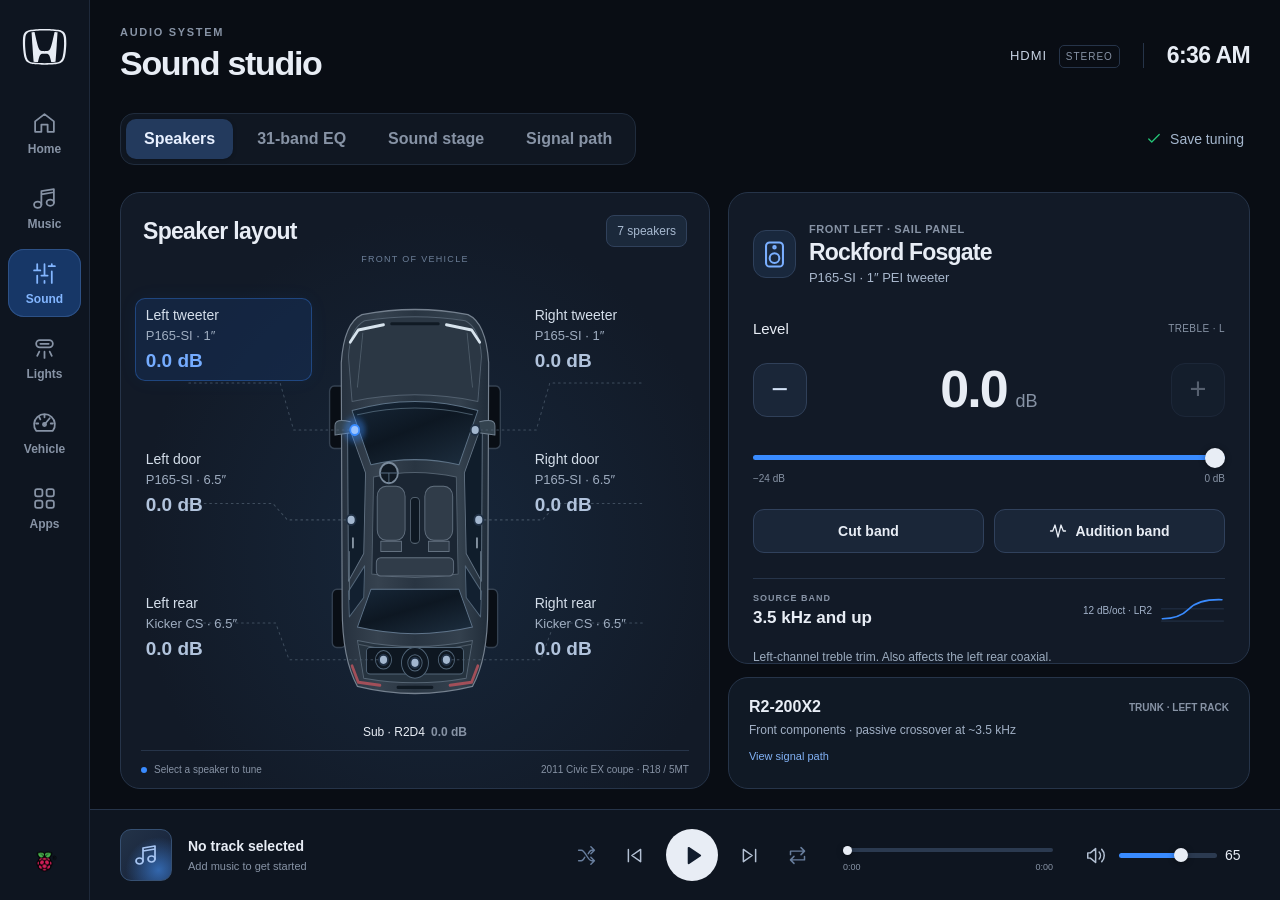
==== civic-sound-studio.html @ 814b0dc6 "Add dashboard entry points" ====
<!doctype html>
<html lang="en"><head><meta charset="utf-8"><meta name="viewport" content="width=device-width, initial-scale=1"><meta name="theme-color" content="#090D14"><title>Civic · Sound studio</title><style>:root{color-scheme:dark;--bg:#090d14;--panel:#121a27;--text:#e8edf5;--blue:#398bff;--muted:#8793a5;--border:#263449;--button:#1a2638;--green:#25c477;font-family:Inter,-apple-system,BlinkMacSystemFont,"Segoe UI",sans-serif;font-size:16px}*{box-sizing:border-box}body{margin:0;background:var(--bg);color:var(--text)}button,input,select{font:inherit}button{cursor:pointer;color:inherit;border:0;touch-action:manipulation}button:disabled{opacity:.35;cursor:default}button:focus-visible,input:focus-visible,select:focus-visible{outline:3px solid var(--blue);outline-offset:3px}button:hover{filter:brightness(1.2)}svg{width:24px;height:24px;fill:none;stroke:currentColor;stroke-width:1.7;stroke-linecap:round;stroke-linejoin:round;flex-shrink:0}h1,h2,h3,p{margin:0}h2{font-size:24px;font-weight:600;letter-spacing:-.7px}h3{font-size:20px;font-weight:550}.icon-library{position:absolute;width:0;height:0;overflow:hidden}[hidden]{display:none!important}.app-shell{display:grid;grid-template-columns:90px minmax(0,1fr);min-height:100dvh;max-width:1920px;margin:auto}.rail{background:#0e1520;border-right:1px solid #1e293a;display:flex;flex-direction:column;align-items:center;padding:20px 8px 16px;position:sticky;top:0;height:100dvh}.civic-mark{background:none;font-style:italic;font-size:32px;font-weight:800;line-height:30px;width:64px}.civic-mark>span{display:block;font-size:10px;font-weight:600;font-style:normal;letter-spacing:3px}.rail nav{display:grid;gap:7px;width:100%;margin-top:32px}.nav-btn{height:68px;border-radius:16px;background:transparent;color:var(--muted);display:flex;flex-direction:column;align-items:center;justify-content:center;gap:6px}.nav-btn svg{width:25px;height:25px}.nav-btn span{font-size:12px;font-weight:550}.nav-btn.active{background:#173767;color:#83b6ff;box-shadow:inset 0 0 0 1px #2d5186}.rail-foot{margin-top:auto;display:grid;justify-items:center;gap:6px;color:var(--muted);font-size:11px;letter-spacing:1px}.pi-chip{font-size:23px;color:#91a1b9}main{min-width:0;display:flex;flex-direction:column;height:100dvh;overflow:hidden}.topbar{height:98px;min-height:98px;padding:0 30px;display:flex;align-items:center;justify-content:space-between}.eyebrow{display:block;font-size:11px;letter-spacing:1.7px;font-weight:650;color:var(--muted)}h1{font-size:34px;letter-spacing:-1.3px;line-height:1.15;font-weight:600;margin-top:6px}.title-dot{color:var(--blue)}.header-right{display:flex;align-items:center;gap:23px}.connection{font-size:13px;letter-spacing:1px;color:#c6d1e1}.connection>span{font-size:10px;color:var(--muted);margin-left:7px;padding:5px 6px;border:1px solid var(--border);border-radius:5px}.header-divider{height:25px;width:1px;background:var(--border)}#clock{font-size:23px;letter-spacing:-.6px;font-weight:550;font-variant-numeric:tabular-nums}.page{display:none;padding:0 30px 20px;flex:1;min-height:0;overflow:auto}.page.active{display:block}#sound.active{display:flex;flex-direction:column;overflow:hidden}.studio-toolbar{display:flex;justify-content:space-between;align-items:center;min-height:58px;gap:12px;margin-bottom:18px}.tabs{display:flex;gap:6px;background:#101722;border:1px solid #202c3d;padding:5px;border-radius:14px}.tab{background:none;border-radius:10px;padding:11px 18px;font-size:16px;font-weight:550;white-space:nowrap;color:var(--muted)}.tab.active{background:#233a5d;color:#e8f0ff;box-shadow:0 1px 4px #0003}.profile-btn{display:flex;align-items:center;gap:7px;background:transparent;font-size:14px;color:#a5b7ce;min-height:48px}.profile-btn svg{width:18px;color:var(--green)}.tab-content{display:none;flex:1;min-height:0;overflow:auto}.tab-content.active{display:block}.tab-content.active.speaker-layout{display:grid;grid-template-columns:minmax(0,1.13fr) minmax(0,1fr);gap:18px;overflow:visible}.panel{background:var(--panel);border:1px solid var(--border);border-radius:20px;min-width:0}.car-panel{position:relative;display:flex;flex-direction:column;overflow:hidden;background:radial-gradient(ellipse at 53% 60%,#17273b 0,transparent 67%),var(--panel)}.panel-heading{display:flex;justify-content:space-between;align-items:center;padding:20px 22px 0;gap:10px}.panel-heading h2{font-size:21px;margin-top:7px}.count-badge{white-space:nowrap;font-size:12px;background:#1b293b;border:1px solid #30415b;color:#a7b9d0;border-radius:8px;padding:8px 10px}.vehicle-map{position:relative;flex:1;min-height:305px;margin:6px 8px 0}.front-label{position:absolute;top:4px;width:100%;text-align:center;font-size:8px;letter-spacing:2px;color:#6c7f98}.car-drawing{position:absolute;width:100%;height:100%;stroke-width:1;overflow:visible}.map-wires{stroke:#3b516e;fill:none;stroke-dasharray:3 4;stroke-width:1}.speaker-label{position:absolute;background:none;text-align:left;padding:7px 8px;border-radius:10px;width:31%;border:1px solid transparent;z-index:1}.speaker-label.selected{border-color:#398bff66;background:#163665a6;box-shadow:0 0 20px #398bff0d}.speaker-location{display:block;font-size:10px;color:#9baec7;margin-bottom:4px}.speaker-label strong{display:block;font-size:13px;font-weight:600;white-space:nowrap}.speaker-label strong>span{display:block;font-size:11px;color:#a9b5c6;font-weight:400;margin-top:2px}.map-value{display:block;font-size:17px;font-weight:550;color:#b1c3dc;margin-top:5px;font-variant-numeric:tabular-nums}.selected .map-value{color:#75acff}.map-value small{font-size:10px;font-weight:400}.sl-tl{left:1%;top:8%}.sl-tr{right:0;top:8%}.sl-wl{left:1%;top:38%}.sl-wr{right:0;top:38%}.sl-rl{left:1%;top:66%}.sl-rr{right:0;top:66%}.sub-label{position:absolute;bottom:1%;left:1%;display:flex;align-items:center;gap:6px;flex-wrap:wrap;max-width:65%;font-size:11px;background:none;text-align:left;padding:5px 7px;border-radius:8px;border:1px solid transparent}.sub-label>span:last-child{width:100%;padding-left:15px;font-size:10px;color:var(--muted)}.sub-label strong{font-size:11px;font-weight:500}.sub-label.selected{background:#163665;border-color:#398bff66}.sub-dot,.legend-dot{width:6px;height:6px;background:var(--blue);display:inline-block;border-radius:50%}.map-node{position:absolute;width:11px;height:11px;background:#72849d;border-radius:50%;border:3px solid #152238;box-shadow:0 0 0 1px #5c7597;pointer-events:none}.map-node.selected{background:#8fc0ff;box-shadow:0 0 0 3px #398bff55,0 0 16px #398bff}.node-tl{left:36.1%;top:28.5%}.node-tr{left:62.2%;top:28.5%}.node-wl{left:35.8%;top:51.3%}.node-wr{left:62.5%;top:51.3%}.node-rl{left:41.9%;top:85.7%}.node-rr{left:56.6%;top:85.7%}.map-footer{display:flex;justify-content:space-between;align-items:center;gap:8px;margin:0 22px;padding:13px 0;border-top:1px solid var(--border);font-size:10px;color:var(--muted)}.map-footer>span:first-child{display:flex;gap:7px;align-items:center}.map-footer>span:last-child{font-size:9px;letter-spacing:1px}.tuning-column{display:flex;flex-direction:column;gap:13px;min-width:0;min-height:0}.detail-panel{padding:21px 24px 16px;flex:1;min-height:0}.selected-heading{display:flex;gap:13px;align-items:center}.selected-icon{width:49px;height:54px;border:1px solid #2c4466;background:#192d48;border-radius:13px;display:grid;place-items:center;color:#7aafff;flex-shrink:0}.selected-icon svg{width:29px;height:29px}.selected-heading .eyebrow{font-size:10px;letter-spacing:1px}.selected-heading h2{font-size:23px;letter-spacing:-.8px;margin:4px 0}.selected-heading p{color:#a9b8cd;font-size:13px}.channel-chip{margin-left:auto;color:#94b9ed;background:#203450;border:1px solid #344e71;padding:7px 11px;border-radius:8px;font-size:13px;white-space:nowrap}.control-heading{display:flex;align-items:center;justify-content:space-between;gap:10px;font-size:15px;font-weight:500;margin-top:23px}.small-tag{font-size:9px;letter-spacing:1px;color:var(--muted)}.gain-control{display:flex;align-items:center;justify-content:space-between;margin:10px 0 8px}.step-btn{width:54px;height:54px;border-radius:14px;background:var(--button);border:1px solid #304059;font-size:29px;color:#d4e2f6;display:grid;place-items:center;flex-shrink:0}.gain-display{display:flex;align-items:baseline;gap:9px}.gain-display output{font-size:52px;letter-spacing:-2px;font-weight:550;line-height:1.15;font-variant-numeric:tabular-nums}.gain-display>span{color:var(--muted);font-size:18px}.range{--fill:100%;--track-color:var(--blue);-webkit-appearance:none;appearance:none;display:block;width:100%;height:30px;margin:0;background:transparent;cursor:pointer;min-width:0}.range::-webkit-slider-runnable-track{height:5px;border-radius:9px;background:linear-gradient(to right,var(--track-color) var(--fill),#2b3a50 var(--fill))}.range::-moz-range-track{height:5px;border-radius:9px;background:#2b3a50}.range::-moz-range-progress{height:5px;background:var(--track-color)}.range::-webkit-slider-thumb{-webkit-appearance:none;width:20px;height:20px;border-radius:50%;background:#e8edf5;border:3px solid #e8edf5;box-shadow:0 1px 6px #0006;margin-top:-7.5px}.range::-moz-range-thumb{width:16px;height:16px;border-radius:50%;background:#e8edf5;border:2px solid #e8edf5}.range-labels{display:flex;justify-content:space-between;color:var(--muted);font-size:10px}.speaker-actions{display:grid;grid-template-columns:1fr 1fr;gap:10px;margin:15px 0}.outline-btn,.primary-btn{min-height:44px;background:var(--button);border:1px solid #30415c;border-radius:11px;padding:9px 14px;font-size:14px;font-weight:550;display:inline-flex;align-items:center;justify-content:center;gap:8px;white-space:nowrap}.outline-btn svg,.primary-btn svg{width:18px;height:18px}.outline-btn.active{background:#213f6a;border-color:#398bff;color:#9fc7ff}.primary-btn{background:var(--blue);border-color:var(--blue);color:white}.crossover-row{display:flex;align-items:center;justify-content:space-between;padding-top:14px;border-top:1px solid var(--border);gap:8px}.crossover-row .eyebrow{font-size:9px;letter-spacing:1px}.crossover-row strong{display:block;font-size:17px;font-weight:550;margin-top:5px}.crossover-row>span{color:#a3b3ca;font-size:10px;margin-left:auto}.filter-curve{width:65px;height:30px;stroke:#293b54;stroke-width:1}.filter-curve path:last-child{stroke:#398bff;stroke-width:2}.routing-note{font-size:11px;color:#93a6c1;line-height:1.5;margin-top:11px;max-width:410px}.amp-panel{padding:14px 20px;background:#101925}.amp-heading{display:flex;align-items:center;gap:9px;font-size:15px;font-weight:550}.amp-heading svg{width:18px;color:#8aa2c1}.amp-label{margin-left:auto;color:var(--muted);font-size:8px;letter-spacing:.8px}.amp-panel>p{font-size:11px;color:#a1b0c5;margin:7px 0 12px}.preview-note{border-top:1px solid var(--border);padding-top:10px;display:flex;gap:7px;align-items:center;font-size:10px;color:#a1b0c5}.mini-dot{width:5px;height:5px;border-radius:50%;background:#6c9fdd}.preview-note button{margin-left:auto;background:none;color:#94a5bf;font-size:16px;padding:0 4px}.player-bar{height:91px;min-height:91px;border-top:1px solid var(--border);background:#0e1520;display:flex;align-items:center;gap:16px;padding:0 30px}.mini-cover{height:52px;width:52px;border-radius:11px;display:grid;place-items:center;background:radial-gradient(circle at 75% 80%,#3367ad,transparent 60%),linear-gradient(135deg,#233348,#152038);border:1px solid #365072;flex-shrink:0;color:#a8c6f3}.track-info{background:none;text-align:left;padding:0;min-width:0;width:205px}.track-info strong,.track-info>span{overflow:hidden;text-overflow:ellipsis;white-space:nowrap;display:block}.track-info strong{font-size:14px;font-weight:550}.track-info>span{font-size:11px;color:var(--muted);margin-top:6px}.transport{display:flex;align-items:center;gap:9px;margin-left:auto}.icon-btn{height:44px;width:39px;background:none;padding:8px;color:#b3c0d3;display:grid;place-items:center;flex-shrink:0}.icon-btn svg{width:21px;height:21px}.minor{color:#687e9d}.icon-btn.active{color:var(--blue)}.play-btn{height:52px;width:52px;border-radius:50%;background:var(--text);color:#111c2d;display:grid;place-items:center;margin:0 3px}.play-btn svg{width:23px;height:23px;fill:currentColor;stroke-width:2}.play-btn.playing svg{fill:none;stroke-width:3}.seek-control{min-width:100px;max-width:210px;flex:1;margin-left:10px}.seek-control .range{height:24px}.seek-control .range::-webkit-slider-thumb{width:9px;height:9px;margin-top:-2px;border-width:0}.seek-control .range::-webkit-slider-runnable-track{height:4px}.seek-control>div{display:flex;justify-content:space-between;font-size:9px;color:var(--muted)}.master-volume{display:flex;align-items:center;gap:8px;margin-left:12px;width:169px}.master-volume input{flex:1}.master-volume output{font-size:14px;min-width:25px;font-variant-numeric:tabular-nums}.master-volume .icon-btn{width:30px;padding:0}.master-volume .range::-webkit-slider-thumb{width:14px;height:14px;margin-top:-4.5px}.section-heading{display:flex;align-items:center;justify-content:space-between;gap:15px;padding:19px 0 23px}.section-heading h2{font-size:30px;margin-top:7px}.button-row{display:flex;gap:10px}select{border:1px solid #30415c;background:var(--button);color:var(--text);border-radius:11px;padding:10px 35px 10px 14px;appearance:none;background-image:url("data:image/svg+xml,%3Csvg xmlns='http://www.w3.org/2000/svg' width='14' height='8' fill='none' stroke='%238793A5' stroke-width='2'%3E%3Cpath d='m1 1 6 5 6-5'/%3E%3C/svg%3E");background-repeat:no-repeat;background-position:right 12px center;font-size:14px}.eq-summary{padding:16px 22px;display:flex;align-items:center;gap:35px;margin-bottom:16px}.eq-summary strong{font-size:26px;display:block;margin-top:5px;font-weight:550}.eq-adjust{display:flex;gap:20px;align-items:center}.eq-adjust output{font-size:26px;min-width:100px;text-align:center}.eq-summary p{font-size:12px;color:var(--muted);line-height:1.7;margin-left:auto}.eq-panel{height:250px;position:relative;padding:12px 14px 5px 45px}.eq-axis{position:absolute;left:12px;top:28px;bottom:42px;display:flex;flex-direction:column;justify-content:space-between;color:var(--muted);font-size:10px}.eq-scroll{overflow-x:auto;height:100%;scrollbar-color:#3b5577 transparent;scrollbar-width:thin}.eq-bands{display:flex;gap:4px;height:100%;width:max-content;min-width:100%;background:repeating-linear-gradient(to bottom,transparent 0,transparent 83px,#26344988 84px,transparent 85px);padding:0 5px}.eq-band{min-width:50px;width:50px;display:flex;align-items:center;flex-direction:column;border:1px solid transparent;border-radius:9px;padding:4px}.eq-band.selected{border-color:#398bff55;background:#398bff12}.eq-band output{font-size:11px;color:#81b1f5;margin:1px 0 4px;pointer-events:none}.eq-band input{writing-mode:vertical-lr;direction:rtl;appearance:slider-vertical;width:32px;height:165px;accent-color:var(--blue);cursor:pointer;margin:0}.eq-band button{font-size:11px;color:#a9bad1;background:none;padding:10px 0;width:100%;min-height:36px}.eq-bottom{display:flex;justify-content:space-between;gap:10px;font-size:11px;color:var(--muted);padding-top:14px}.stage-grid{display:grid;grid-template-columns:1fr 1fr;gap:18px}.stage-card{padding:22px 26px}.stage-art{width:100%;height:132px;stroke:none}.stage-art text{fill:#90a8ca;font:16px sans-serif}.stage-card .control-heading{margin:13px 0}.stage-card output{font-size:21px;color:#8bb8ff}.stage-card .range{margin:12px 0}.stage-card p{font-size:13px;color:var(--muted);line-height:1.6;margin:20px 0}.stage-card .outline-btn{width:100%}.stage-card>h2{margin-top:10px}.balance-art{display:flex;align-items:center;gap:15px;height:100px;font-size:20px;color:#8fa5c4}.balance-art>div{height:1px;flex:1;background:#345071;position:relative}.balance-art i{position:absolute;width:20px;height:20px;left:50%;top:-10px;border:3px solid #73abff;border-radius:50%;background:#1b2c43;transform:translateX(-50%);box-shadow:0 0 20px #398bff55}.signal-chain{display:flex;align-items:center;justify-content:space-between;gap:10px;padding:20px;font-size:14px}.signal-chain b{color:#4d6a90}.hardware-grid{display:grid;grid-template-columns:repeat(3,1fr);gap:14px;margin-top:18px}.hardware-grid article{padding:20px}.hardware-grid h3{margin:10px 0;font-size:21px}.hardware-grid p{font-size:13px;line-height:1.8;color:var(--muted);margin:12px 0}.hardware-grid strong{font-size:13px;font-weight:550;color:#a7c6ef}.system-note{font-size:12px;line-height:1.7;color:var(--muted);padding:16px 3px}.home-grid{display:grid;grid-template-columns:1fr 1fr;gap:20px}.home-tile{border:1px solid var(--border);border-radius:22px;background:var(--panel);text-align:left;padding:26px;min-height:180px}.home-tile svg{width:40px;height:40px;color:#79adff;margin-bottom:20px}.home-tile h2{font-size:26px}.home-tile p{font-size:15px;color:var(--muted);margin-top:8px}.media-layout{display:grid;grid-template-columns:.85fr 1.15fr;gap:20px}.now-playing{padding:24px}.album-art{height:230px;overflow:hidden;position:relative;background:radial-gradient(ellipse at 75% 25%,#5688b7,transparent 40%),linear-gradient(145deg,#202f48,#152740 50%,#346ca2);border-radius:12px;border:1px solid #3a5980;display:flex;align-items:flex-end;padding:20px}.album-orbit{position:absolute;right:-40px;top:-65px;border:1px solid #a7cbf755;border-radius:50%;width:320px;height:320px;box-shadow:0 0 0 25px #a7cbf710,0 0 0 50px #a7cbf70b,0 0 0 75px #a7cbf70b}.album-art>span{font-size:12px;letter-spacing:4px;z-index:1}.album-art b{display:block;font-size:34px;letter-spacing:-1px;margin-top:6px}.album-art small{display:block;font-size:8px;margin-top:12px;letter-spacing:2px}.now-playing>h2{margin:20px 0 7px;overflow:hidden;text-overflow:ellipsis;white-space:nowrap}.now-playing>p{color:var(--muted);font-size:14px}.library-panel{padding:22px;min-height:390px}.library-panel .control-heading{margin:0 0 15px}.library-panel .control-heading>span{color:var(--muted);font-size:12px}input[type=search]{width:100%;border:1px solid #30415c;border-radius:12px;background:#0d1521;color:var(--text);height:47px;padding:0 15px;font-size:15px;margin-bottom:13px}#track-list{overflow:auto;max-height:290px}.empty-library{text-align:center;padding:25px 20px}.empty-library>svg{width:35px;height:35px;color:#7d9fcf;margin-bottom:15px}.empty-library p{font-size:13px;color:var(--muted);line-height:1.7;margin:10px 0 20px}.track-row{width:100%;background:transparent;border-bottom:1px solid #263449;padding:12px;display:flex;align-items:center;gap:12px;text-align:left;border-radius:8px;min-height:52px}.track-row.active{background:#1a355a;color:#9bc4ff}.track-row>span{color:#657c9d;font-size:12px}.track-row strong{font-size:14px;font-weight:500;display:block;overflow:hidden;text-overflow:ellipsis;white-space:nowrap}.track-row small{color:var(--muted);margin-left:auto;font-size:10px}.integration-panel{text-align:center;min-height:360px;padding:40px}.integration-panel>svg{width:55px;height:55px;color:#79adff;margin-bottom:20px}.integration-panel>p{margin:15px 0;color:var(--muted);line-height:1.8;font-size:15px}.swatches{display:flex;gap:16px;justify-content:center;margin:20px}.swatches i{background:var(--swatch);height:26px;width:26px;border-radius:50%}.muted{font-size:12px;color:var(--muted)}.diagnostic-grid{display:grid;grid-template-columns:repeat(3,1fr);gap:18px}.diagnostic-grid article{padding:30px}.diagnostic-grid span{font-size:17px;color:var(--muted)}.diagnostic-grid strong{display:block;font-size:55px;margin-top:30px}.diagnostic-grid small{font-size:20px;font-weight:400;color:var(--muted)}.visualizer-panel{height:360px;padding:25px;position:relative}.visualizer-panel canvas{height:100%;width:100%;display:block}.visualizer-panel p{position:absolute;bottom:25px;left:0;width:100%;text-align:center;font-size:13px;color:var(--muted)}.toast{position:fixed;bottom:111px;left:50%;max-width:min(650px,85vw);transform:translate(-50%,15px);opacity:0;pointer-events:none;z-index:10;color:#dfebfc;background:#223550;border:1px solid #446187;padding:14px 22px;border-radius:12px;font-size:14px;line-height:1.5;box-shadow:0 12px 40px #0007;transition:.2s}.toast.visible{opacity:1;transform:translate(-50%,0)}.phone-grid{display:grid;grid-template-columns:1fr 1fr;gap:20px}.phone-card{padding:28px}.phone-symbol{background:#1b3352;border-radius:16px;color:#7cb0ff;width:65px;height:65px;display:grid;place-items:center;margin-bottom:20px}.phone-symbol svg{width:37px;height:37px}.phone-card h2{margin:8px 0 12px;font-size:28px}.phone-card p,.phone-alternatives p{color:var(--muted);font-size:14px;line-height:1.7}.source-state{font-size:12px;border-top:1px solid var(--border);padding:16px 0;margin-top:15px;color:#a4b7d1}.phone-card .outline-btn{width:100%}.phone-alternatives{display:grid;gap:14px}.phone-alternatives article{padding:23px;position:relative}.phone-alternatives h3{margin-bottom:10px}.source-label{float:right;font-size:10px;letter-spacing:1px;color:#81a7dd;background:#1c2e48;padding:6px;border-radius:5px}.text-btn{background:none;color:#7eb1ff;font-size:12px;padding:14px 0 0}dialog{color:var(--text);background:#152133;border:1px solid #425a7c;border-radius:22px;width:min(590px,90vw);padding:30px;box-shadow:0 20px 100px #000a}dialog::backdrop{background:#020713bb;backdrop-filter:blur(6px)}dialog>button{float:right;margin-bottom:20px}dialog .eyebrow{clear:both;margin:20px 0 10px}dialog p{font-size:16px;line-height:1.8;color:#a9bad1;margin-top:18px}dialog .muted{font-size:12px}
@media(min-height:800px) and (min-width:1000px){.topbar{height:110px;min-height:110px}.studio-toolbar{margin-bottom:24px}.detail-panel{padding-top:30px}.control-heading{margin-top:35px}.gain-control{margin:23px 0}.speaker-actions{margin:25px 0}.routing-note{margin-top:20px}.amp-panel{padding:20px}.speaker-location{font-size:12px}.speaker-label strong{font-size:15px}.speaker-label strong>span{font-size:13px}.map-value{font-size:22px}.eq-panel{height:340px}.eq-band input{height:250px}}
@media(min-width:1550px){.topbar,.page{padding-left:42px;padding-right:42px}.detail-panel{padding-left:32px;padding-right:32px}.selected-heading h2{font-size:28px}.routing-note{font-size:14px}.speaker-label{width:29%}.sl-tr,.sl-wr,.sl-rr{right:2%}.amp-panel>p,.preview-note{font-size:13px}.track-info{width:260px}}
@media(max-width:1100px){.app-shell{grid-template-columns:76px minmax(0,1fr)}.rail{padding-left:5px;padding-right:5px}.topbar{height:86px;min-height:86px;padding:0 20px}.page{padding:0 20px 15px}.tab{padding:10px 12px;font-size:14px}.studio-toolbar{margin-bottom:14px}.speaker-layout{gap:13px!important;grid-template-columns:1.05fr 1fr!important}.panel-heading{padding:16px 15px 0}.panel-heading h2{font-size:18px}.count-badge{font-size:10px;padding:7px}.detail-panel{padding:17px}.selected-heading{gap:9px}.selected-heading h2{font-size:20px}.selected-heading p{font-size:11px}.selected-icon{width:39px;height:45px}.selected-heading .eyebrow{font-size:8px}.channel-chip{padding:6px 8px}.speaker-label strong{font-size:11px}.speaker-label strong>span{font-size:10px}.speaker-location{font-size:9px}.sub-label strong{font-size:10px}.player-bar{padding:0 20px;gap:10px}.track-info{width:165px}.seek-control{max-width:150px;margin-left:0}.master-volume{width:130px;margin-left:0}.transport{gap:3px}.profile-btn{font-size:12px}.gain-display output{font-size:45px}.signal-chain{font-size:12px}.hardware-grid article{padding:15px}.hardware-grid strong{font-size:11px}}
@media(max-width:850px){main{height:auto;min-height:100dvh;overflow:visible}.rail{position:fixed;width:76px;z-index:5}.app-shell{display:block;padding-left:76px}.page{flex:none;min-height:calc(100dvh - 182px);padding-bottom:20px}#sound.active{overflow:visible}.speaker-layout{grid-template-columns:1fr!important}.car-panel{height:480px}.tuning-column{display:grid;grid-template-columns:1fr;gap:12px}.detail-panel{padding:22px}.selected-heading h2{font-size:25px}.selected-heading p{font-size:14px}.selected-heading .eyebrow{font-size:10px}.speaker-label strong{font-size:15px}.speaker-label strong>span{font-size:12px}.speaker-location{font-size:11px}.studio-toolbar{flex-wrap:wrap}.profile-btn{display:none}.tabs{width:100%;justify-content:space-between}.tab{padding:11px 10px}.header-right{gap:10px}.connection{display:none}.player-bar{position:sticky;bottom:0;z-index:4;margin-top:auto;flex-wrap:wrap;height:88px;min-height:88px;gap:10px}.track-info{width:calc(100% - 260px);flex:1}.transport .minor{display:none}.seek-control,.master-volume{display:none}.eyebrow{font-size:10px}h1{font-size:29px}.section-heading{align-items:flex-start;flex-wrap:wrap}.section-heading h2{font-size:26px}.stage-grid,.media-layout,.phone-grid{grid-template-columns:1fr}.hardware-grid{grid-template-columns:1fr}.signal-chain{flex-wrap:wrap;justify-content:flex-start;gap:15px}.eq-summary{gap:15px;padding:14px}.eq-summary p{display:none}.eq-adjust{gap:10px}.eq-adjust output,.eq-summary strong{font-size:21px}.eq-bottom{font-size:10px}.home-grid{gap:12px}.home-tile{padding:20px}.home-tile h2{font-size:22px}.home-tile p{font-size:12px}.diagnostic-grid{grid-template-columns:1fr}.toast{bottom:105px}.amp-panel>p,.preview-note{font-size:12px}.map-footer{font-size:11px}}
@media(max-height:680px) and (min-width:851px){main{height:auto;min-height:100dvh}.page{min-height:445px}#sound.active{overflow:visible}.speaker-layout{min-height:450px!important}.player-bar{position:sticky;bottom:0;z-index:4}.topbar{height:80px;min-height:80px}.rail nav{gap:2px;margin-top:20px}.nav-btn{height:59px}}
@media(prefers-reduced-motion:reduce){*{scroll-behavior:auto!important;transition:none!important}}
/* Keep the primary tuning surface within the head unit's 720p frame. */
@media(min-width:851px) and (min-height:681px) and (max-height:799px){.topbar{height:90px;min-height:90px}.page{padding-bottom:16px}.studio-toolbar{margin-bottom:14px}.player-bar{height:82px;min-height:82px}.detail-panel{padding:15px 22px 12px}.selected-heading h2{font-size:22px;margin:3px 0}.detail-panel .control-heading{margin-top:10px}.gain-control{margin:5px 0 4px}.gain-display output{font-size:47px}.detail-panel .range{height:25px}.speaker-actions{margin:10px 0}.speaker-actions .outline-btn{min-height:40px}.crossover-row{padding-top:9px}.crossover-row strong{font-size:16px;margin-top:3px}.routing-note{margin-top:8px;font-size:11px}.amp-panel{padding:11px 18px}.amp-panel>p{margin:5px 0 8px}.preview-note{padding-top:7px}}
.car-drawing{stroke:none}.speaker-label{min-height:74px}.speaker-location{font-size:12px}.speaker-label strong{font-size:15px}.speaker-label strong>span{font-size:12px}.map-value{font-size:18px;margin-top:4px}.sub-label{bottom:0;max-width:48%}.sub-label strong{font-size:11px}.sl-tl,.sl-tr{top:5%}.sl-wl,.sl-wr{top:35%}.sl-rl,.sl-rr{top:64%}.sub-label>span:last-child{font-size:11px}.sl-tr,.sl-wr,.sl-rr{width:31%}
.album-art>img{position:absolute;inset:0;width:100%;height:100%;object-fit:cover;z-index:2}.mini-cover{background-size:cover;background-position:center}.mini-cover.has-art svg{visibility:hidden}
#visualizer.active{display:flex;flex-direction:column;overflow:hidden}#visualizer .section-heading{flex-shrink:0}.visualizer-panel{flex:1;height:auto;min-height:280px;padding:52px 30px 54px;background:radial-gradient(ellipse at 50% 90%,#172b4733,transparent 65%),var(--panel)}.viz-heading,.viz-footer{position:absolute;left:30px;right:30px;display:flex;align-items:center;justify-content:space-between;gap:20px;pointer-events:none}.viz-heading{top:23px;font-size:10px;letter-spacing:1.5px;color:#93a9c7}.viz-heading>span:last-child{color:#657f9f;letter-spacing:1px}.viz-footer{bottom:20px;font-size:12px;color:#8793a5}.viz-footer>span:first-child{max-width:60%;overflow:hidden;text-overflow:ellipsis;white-space:nowrap;color:#b0c1d9}.viz-footer>span:last-child{font-size:10px;letter-spacing:.5px}.viz-footer .is-live{color:#25c477}.visualizer-panel canvas{height:100%;width:100%}
.usb-status{font-size:11px;line-height:1.6;color:#8793a5;margin:0 0 12px}.media-layout .library-panel{min-height:390px}#music .section-heading .button-row{flex-wrap:wrap}
.onboard-controls{display:flex;align-items:center;gap:13px;border-top:1px solid var(--border);padding-top:15px;margin-top:16px}.onboard-controls .outline-btn{min-width:117px;flex-shrink:0}.onboard-controls>span{font-size:11px;line-height:1.6;color:var(--muted)}.onboard-controls .is-saved{color:#69d7a4;border-color:#275b49;background:#16352a}.track-row small{white-space:nowrap}#music .now-playing .album-art{height:185px}
/* Restrained branding and a clearer speaker map. */
.brand-button{height:54px;width:64px;display:grid;place-items:center;background:transparent;padding:8px}.brand-button img{height:36px;width:46px;object-fit:contain}.rail-foot img{width:31px;height:31px;object-fit:contain}.rail-foot{padding-bottom:7px}.rail nav{margin-top:25px}.car-panel .panel-heading{padding-top:22px}.car-panel .panel-heading h2{margin:0;font-size:23px}.front-label{top:1px;font-size:9px;letter-spacing:1.3px}.map-wires{stroke:#526273;stroke-dasharray:2 4;stroke-opacity:.7}.car-speaker-node{fill:#a3b7cf;stroke:#203044;stroke-width:2}.car-speaker-node .node-halo{fill:transparent;stroke:transparent;filter:url(#node-glow)}.car-speaker-node.selected{fill:#99c3ff;stroke:#398bff}.car-speaker-node.selected .node-halo{fill:#398bff66}.speaker-label{width:31%;min-height:77px;padding:8px 10px}.speaker-label strong{font-size:13px;font-weight:500;color:#9fadc0;margin-top:5px}.speaker-location{font-size:14px;color:#d4deea;letter-spacing:0;margin:0}.map-value{font-size:19px;font-weight:550;margin-top:7px}.speaker-label.selected{background:#16315b80;border-color:#398bff55}.sl-tl,.sl-tr{top:9%}.sl-wl,.sl-wr{top:38%}.sl-rl,.sl-rr{top:67%}.sub-label{bottom:0;left:34%;width:40%;max-width:none;justify-content:center;padding:4px 8px;text-align:center}.sub-label strong{font-size:11px}.sub-label>span:last-child{width:auto;padding-left:0;font-size:11px}.sub-label .sub-dot{display:none}.map-footer{margin:0 20px;font-size:10px;gap:10px}.map-footer>span:last-child{font-size:10px;letter-spacing:0;text-transform:none}.selected-heading .eyebrow{font-size:11px;letter-spacing:.6px}.detail-panel .small-tag{font-size:10px;letter-spacing:.4px}.detail-panel .selected-icon{width:43px;height:48px;background:#19283d;border-color:#2e405b}.routing-note{font-size:12px;line-height:1.6;color:#9cacbf}.amp-panel{position:relative}.amp-heading{font-size:16px}.amp-heading>svg{display:none}.amp-label{font-size:10px;letter-spacing:0}.amp-panel>p{font-size:12px;margin-bottom:7px}.routing-link{background:none;color:#82b2f6;padding:3px 0;font-size:11px;min-height:24px}.album-placeholder{display:flex;flex-direction:column;align-items:center;justify-content:center;width:100%;height:100%;color:#97b2d3;letter-spacing:0!important}.album-placeholder svg{width:44px;height:44px;opacity:.7}.album-art .album-placeholder b{font-size:15px;letter-spacing:0;font-weight:400;margin-top:15px}.album-orbit{opacity:.5}
@media(min-width:851px) and (max-height:799px){.detail-panel{padding-top:20px}.detail-panel .control-heading{margin-top:20px}.speaker-actions{margin:14px 0}.routing-note{margin-top:12px}.amp-panel{padding-top:15px;padding-bottom:13px}}
@media(max-width:850px){.sub-label{left:29%;width:50%}.map-footer{font-size:9px}.map-footer>span:last-child{font-size:9px}.speaker-location{font-size:13px}.speaker-label strong{font-size:12px}}
.sub-label{left:34%;width:32%;min-height:36px}.sub-label strong,.sub-label>span:last-child{font-size:12px}
@media(min-width:851px) and (min-height:681px) and (max-height:799px){.detail-panel{padding:18px 22px 12px}.detail-panel .control-heading{margin-top:12px}.speaker-actions{margin:10px 0}.routing-note{font-size:11px;line-height:1.5;margin-top:8px}}
@media(min-width:851px) and (min-height:681px) and (max-height:799px){.amp-panel{flex:0 0 84px;height:84px;padding:10px 18px 8px}.amp-panel>p{font-size:11px;margin:4px 0}.routing-link{min-height:22px;padding:2px 0}}
</style></head>
<body>
<svg class="icon-library" xmlns="http://www.w3.org/2000/svg" aria-hidden="true"><defs>
<symbol id="home-icon" viewBox="0 0 24 24"><path d="m3 10 9-7 9 7v10h-6v-7H9v7H3Z"/></symbol>
<symbol id="music-icon" viewBox="0 0 24 24"><path d="M9 18V5l12-2v13M9 8l12-2"/><ellipse cx="5.5" cy="18" rx="3.5" ry="3"/><ellipse cx="17.5" cy="16" rx="3.5" ry="3"/></symbol>
<symbol id="sound-icon" viewBox="0 0 24 24"><path d="M5 3v6m0 5v7M12 3v11m0 5v2M19 3v2m0 5v11M2 9h6m1 5h6m1-9h6"/></symbol>
<symbol id="lights-icon" viewBox="0 0 24 24"><rect x="4" y="4" width="16" height="7" rx="3.5"/><path d="M8 7.5h8M7 15l-2 4m7-4v6m5-6 2 4"/></symbol>
<symbol id="vehicle-icon" viewBox="0 0 24 24"><path d="M4 19a10 10 0 1 1 16 0ZM12 13l5-6M4 12h2m12 0h2M7 6l1 2m4-5v3"/><circle cx="12" cy="13" r="1.5"/></symbol>
<symbol id="apps-icon" viewBox="0 0 24 24"><rect x="3" y="3" width="7" height="7" rx="2"/><rect x="14" y="3" width="7" height="7" rx="2"/><rect x="3" y="14" width="7" height="7" rx="2"/><rect x="14" y="14" width="7" height="7" rx="2"/></symbol>
<symbol id="speaker-icon" viewBox="0 0 24 24"><rect x="5" y="2" width="14" height="20" rx="3"/><circle cx="12" cy="15" r="4"/><circle cx="12" cy="6" r="1"/></symbol>
<symbol id="volume-icon" viewBox="0 0 24 24"><path d="m11 4-6 5H2v6h3l6 5ZM15 8a6 6 0 0 1 0 8m3-11a10 10 0 0 1 0 14"/></symbol>
<symbol id="play-icon" viewBox="0 0 24 24"><path d="m8 4 12 8-12 8Z"/></symbol>
<symbol id="pause-icon" viewBox="0 0 24 24"><path d="M8 5v14M16 5v14"/></symbol>
<symbol id="next-icon" viewBox="0 0 24 24"><path d="m5 5 10 7-10 7ZM19 5v14"/></symbol>
<symbol id="previous-icon" viewBox="0 0 24 24"><path d="m19 5-10 7 10 7ZM5 5v14"/></symbol>
<symbol id="folder-icon" viewBox="0 0 24 24"><path d="M3 7V4h7l3 3h8v13H3ZM3 9h18"/></symbol>
<symbol id="check-icon" viewBox="0 0 24 24"><path d="m5 12 4 4L19 6"/></symbol>
<symbol id="wave-icon" viewBox="0 0 24 24"><path d="M2 12h3l3-8 4 16 4-16 3 8h3"/></symbol>
<symbol id="shuffle-icon" viewBox="0 0 24 24"><path d="M3 6h3c5 0 7 12 12 12h3m-4-4 4 4-4 4M3 18h3c2 0 3-2 4-4m4-4c1-2 2-4 4-4h3m-4-4 4 4-4 4"/></symbol>
<symbol id="repeat-icon" viewBox="0 0 24 24"><path d="M4 11V7h16m-4-4 4 4-4 4M20 13v4H4m4-4-4 4 4 4"/></symbol>
<symbol id="phone-icon" viewBox="0 0 24 24"><rect x="6" y="2" width="12" height="20" rx="3"/><path d="M10 5h4M11 19h2"/></symbol>
</defs></svg>
<div class="app-shell">
<aside class="rail"><button class="brand-button" data-page="home" aria-label="Honda home"><img src="[data-uri]" alt="Honda"></button><nav aria-label="Main navigation">
<button class="nav-btn" data-page="home"><svg><use href="#home-icon"/></svg><span>Home</span></button><button class="nav-btn" data-page="music"><svg><use href="#music-icon"/></svg><span>Music</span></button><button class="nav-btn active" data-page="sound" aria-current="page"><svg><use href="#sound-icon"/></svg><span>Sound</span></button><button class="nav-btn" data-page="lights"><svg><use href="#lights-icon"/></svg><span>Lights</span></button><button class="nav-btn" data-page="vehicle"><svg><use href="#vehicle-icon"/></svg><span>Vehicle</span></button><button class="nav-btn" data-page="apps"><svg><use href="#apps-icon"/></svg><span>Apps</span></button></nav><div class="rail-foot"><img src="[data-uri]" alt="Raspberry Pi" title="Runs on Raspberry Pi 4"></div></aside>
<main><header class="topbar"><div><span class="eyebrow">AUDIO SYSTEM</span><h1 id="page-title">Sound studio</h1></div><div class="header-right"><span class="connection">HDMI <span>STEREO</span></span><i class="header-divider"></i><time id="clock">--:--</time></div></header>
<section id="sound" class="page active"><div class="studio-toolbar"><div class="tabs" role="tablist" aria-label="Sound controls"><button class="tab active" data-tab="speakers" role="tab" id="tab-speakers" aria-selected="true" aria-controls="speakers">Speakers</button><button class="tab" data-tab="eq" role="tab" id="tab-eq" aria-selected="false" aria-controls="eq">31-band EQ</button><button class="tab" data-tab="stage" role="tab" id="tab-stage" aria-selected="false" aria-controls="stage">Sound stage</button><button class="tab" data-tab="routing" role="tab" id="tab-routing" aria-selected="false" aria-controls="routing">Signal path</button></div><button id="save-profile" class="profile-btn"><svg><use href="#check-icon"/></svg><span id="profile-status">Save tuning</span></button></div>
<div class="tab-content active speaker-layout" id="speakers" role="tabpanel" aria-labelledby="tab-speakers">
<article class="panel car-panel"><div class="panel-heading"><h2>Speaker layout</h2><span class="count-badge">7 speakers</span></div><div class="vehicle-map"><span class="front-label">FRONT OF VEHICLE</span>
<svg class="car-drawing" viewBox="0 0 560 410" preserveAspectRatio="xMidYMid meet" aria-hidden="true">
<defs><linearGradient id="coupe-body" x1="0" x2="1"><stop stop-color="#26313e"/><stop offset=".25" stop-color="#36424f"/><stop offset=".5" stop-color="#293542"/><stop offset=".8" stop-color="#34414e"/><stop offset="1" stop-color="#202c39"/></linearGradient><linearGradient id="coupe-glass" x1="0" y1="0" x2=".8" y2="1"><stop stop-color="#172738"/><stop offset=".5" stop-color="#0d1722"/><stop offset="1" stop-color="#1b2b3b"/></linearGradient><filter id="node-glow" x="-200%" y="-200%" width="500%" height="500%"><feGaussianBlur stdDeviation="3"/></filter></defs>
<g transform="translate(280 0) scale(.88 1) translate(-280 0)">
<g fill="#090e15" stroke="#344151" stroke-width="1.5"><rect x="185" y="92" width="17" height="61" rx="5"/><rect x="358" y="92" width="17" height="61" rx="5"/><rect x="188" y="291" width="15" height="57" rx="5"/><rect x="357" y="291" width="15" height="57" rx="5"/></g>
<path d="M221 22Q280 12 339 22Q359 30 362 69L361 309Q361 359 344 386Q280 400 216 386Q199 359 199 309L198 69Q201 30 221 22Z" fill="url(#coupe-body)" stroke="#75818f" stroke-width="1.3"/>
<path d="M224 28Q280 20 336 28Q352 35 354 63L350 107Q280 94 210 107L206 63Q208 35 224 28Z" fill="#2b3744" stroke="#52606f"/><path d="M222 40 216 93M338 40l6 53" fill="none" stroke="#71808e" stroke-opacity=".5"/>
<path d="M210 116Q280 98 350 116L329 169Q280 159 231 169Z" fill="url(#coupe-glass)" stroke="#5d7286"/><path d="M216 120Q280 107 344 120" fill="none" stroke="#9ab6ca" stroke-opacity=".4"/>
<path d="m205 128 20 49-2 79-17 27Zm150 0-20 49 2 79 17 27Z" fill="#101d2b" stroke="#637384"/><path d="m206 293 18-25-1 31-16 19Zm148 0-18-25 1 31 16 19Z" fill="#122030" stroke="#536679"/>
<path d="M234 181Q280 172 326 181L328 276Q280 283 232 276Z" fill="#1b2633" stroke="#53616f"/>
<g fill="#303c49" stroke="#637180" stroke-width="1"><rect x="238" y="190" width="31" height="53" rx="10"/><rect x="291" y="190" width="31" height="53" rx="10"/><path d="M242 244h23v10h-23Zm53 0h23v10h-23Z"/><rect x="237" y="260" width="86" height="18" rx="5"/></g>
<rect x="275" y="201" width="10" height="45" rx="4" fill="#0e1823" stroke="#53616f"/><circle cx="251" cy="177" r="10" fill="#101923" stroke="#7a8a9b" stroke-width="2"/><path d="M241 177h20m-10 0v10" stroke="#596e83" fill="none"/>
<path d="m231 291 98 0 15 37q-64 13-128 0Z" fill="url(#coupe-glass)" stroke="#60758b"/><path d="M216 341Q280 353 344 341L337 378Q280 387 223 378Z" fill="#26333f" stroke="#566574"/><path d="M218 345Q280 357 342 345" fill="none" stroke="#8a96a2" stroke-opacity=".4"/>
<g fill="#0e1721" stroke="#526679"><rect x="226" y="348" width="108" height="26" rx="4"/><circle cx="245" cy="360" r="9"/><circle cx="315" cy="360" r="9"/><circle cx="280" cy="363" r="15"/><circle cx="280" cy="363" r="8"/></g>
<path d="M208 127q-17-4-17 4v9l16-2m145-11q17-4 17 4v9l-16-2" fill="#34434f" stroke="#718090"/><path d="M207 254v47m146-47v47" fill="none" stroke="#60707f"/><path d="M211 241v9m138-9v9" stroke="#8b99a7" stroke-width="2"/>
<path d="m208 49 9-12 28-5m107 17-9-12-28-5" fill="none" stroke="#d7e3ed" stroke-width="3"/><path d="m210 366 7 16 24 3m109-19-7 16-24 3" fill="none" stroke="#a24f59" stroke-width="3"/><path d="M254 31h52M261 387h38" stroke="#101a24" stroke-width="3"/>
<g class="map-wires"><path d="M213 135H145L130 89H25M347 135H415L430 89H535M209 223H138L122 207H25M351 223H422L438 207H535M245 360H140L125 324H25M315 360H420L435 324H535"/></g>
<g class="car-speaker-node selected" data-node="tl" transform="translate(213 135)"><circle class="node-halo" r="12"/><circle r="5"/></g><g class="car-speaker-node" data-node="tr" transform="translate(347 135)"><circle class="node-halo" r="12"/><circle r="5"/></g><g class="car-speaker-node" data-node="wl" transform="translate(209 223)"><circle class="node-halo" r="12"/><circle r="5"/></g><g class="car-speaker-node" data-node="wr" transform="translate(351 223)"><circle class="node-halo" r="12"/><circle r="5"/></g><g class="car-speaker-node" data-node="rl" transform="translate(245 360)"><circle class="node-halo" r="12"/><circle r="5"/></g><g class="car-speaker-node" data-node="rr" transform="translate(315 360)"><circle class="node-halo" r="12"/><circle r="5"/></g><g class="car-speaker-node" data-node="sub" transform="translate(280 363)"><circle class="node-halo" r="15"/><circle r="5"/></g>
</g></svg>

<div id="speaker-labels"></div></div><div class="map-footer"><span><i class="legend-dot"></i>Select a speaker to tune</span><span>2011 Civic EX coupe · R18 / 5MT</span></div></article>
<div class="tuning-column"><article class="panel detail-panel"><div class="selected-heading"><div class="selected-icon"><svg><use href="#speaker-icon"/></svg></div><div><span class="eyebrow" id="speaker-position">FRONT LEFT · SAIL PANEL</span><h2 id="speaker-name">Rockford Fosgate</h2><p id="speaker-model">P165-SI · 1″ PEI tweeter</p></div><span id="channel-chip" hidden>L</span></div><div class="control-heading"><span>Level</span><span class="small-tag" id="band-tag">TREBLE · LEFT</span></div><div class="gain-control"><button class="step-btn" id="gain-down" aria-label="Reduce band level">−</button><div class="gain-display"><output id="gain-value">0.0</output><span>dB</span></div><button class="step-btn" id="gain-up" aria-label="Increase band level">+</button></div><input class="range" id="speaker-gain" type="range" min="-24" max="0" step="0.5" value="0" aria-label="Selected frequency band level"><div class="range-labels"><span>−24 dB</span><span>0 dB</span></div><div class="speaker-actions"><button class="outline-btn" id="cut-band" aria-pressed="false">Cut band</button><button class="outline-btn" id="audition-band" aria-pressed="false"><svg><use href="#wave-icon"/></svg>Audition band</button></div><div class="crossover-row"><div><span class="eyebrow">SOURCE BAND</span><strong id="frequency-region">3.5 kHz and up</strong></div><span id="slope-label">12 dB/oct · LR2</span><svg class="filter-curve" viewBox="0 0 85 35" aria-hidden="true"><path d="M2 32h81M2 16h81"/><path id="curve-line" d="M3 29Q25 29 38 16T81 4"/></svg></div><p class="routing-note" id="routing-note">Left-channel treble trim. Also affects the left rear coaxial.</p></article>
<article class="panel amp-panel"><div class="amp-heading"><svg><use href="#sound-icon"/></svg><span id="amp-name">R2-200X2</span><span class="amp-label" id="amp-location">TRUNK · LEFT RACK</span></div><p id="amp-description">Front components · passive crossover at ~3.5 kHz</p><button id="routing-info" class="routing-link" aria-label="View signal routing">View signal path</button></article></div></div>
<div class="tab-content" id="eq" role="tabpanel" aria-labelledby="tab-eq" hidden><div class="section-heading"><div><span class="eyebrow">EQUALIZER</span><h2>Graphic equalizer</h2></div><div class="button-row"><select id="eq-preset" aria-label="Equalizer preset"><option value="custom">Custom</option><option value="flat">Flat</option><option value="warm">Warm</option><option value="vocal">Vocal</option><option value="night">Night drive</option></select><button class="outline-btn" id="eq-bypass" aria-pressed="false">Bypass EQ</button></div></div><div class="panel eq-summary"><div><span class="eyebrow">SELECTED BAND</span><strong id="eq-selected">1 kHz</strong></div><div class="eq-adjust"><button class="step-btn" id="eq-down" aria-label="Reduce EQ band">−</button><output id="eq-value">0.0 dB</output><button class="step-btn" id="eq-up" aria-label="Increase EQ band">+</button></div><p>Scroll sideways for all 31 bands.<br>Select a band. Fine-tune with − / +.</p></div><div class="panel eq-panel"><div class="eq-axis"><span>+12</span><span>0 dB</span><span>−12</span></div><div class="eq-scroll"><div class="eq-bands" id="eq-bands"></div></div></div><div class="eq-bottom"><span>20 Hz — 20 kHz · ±12 dB · stereo linked</span><span>−12 dB processing headroom + peak guard</span></div></div>
<div class="tab-content" id="stage" role="tabpanel" aria-labelledby="tab-stage" hidden><div class="section-heading"><div><span class="eyebrow">SOUND STAGE</span><h2>Stereo processing</h2></div><span class="count-badge">Live stereo DSP</span></div><div class="stage-grid"><article class="panel stage-card"><svg class="stage-art" viewBox="0 0 400 150" aria-hidden="true"><ellipse cx="200" cy="85" rx="145" ry="60" fill="#398bff0c"/><path d="M50 110Q200-20 350 110M90 120Q200 15 310 120M130 130Q200 55 270 130" fill="none" stroke="#398bff" stroke-width="2"/><circle cx="200" cy="119" r="9" fill="#e8edf5"/><text x="42" y="95">L</text><text x="348" y="95">R</text></svg><div class="control-heading"><h3>Stereo separation</h3><output id="width-value">100%</output></div><input class="range" id="stereo-width" type="range" min="0" max="150" step="5" value="100" aria-label="Stereo separation"><div class="range-labels"><span>Mono</span><span>Natural</span><span>Wide</span></div><p>Adjust width using mid / side processing.</p><button class="outline-btn" id="width-reset">Reset to natural</button></article><article class="panel stage-card"><span class="eyebrow">LISTENING POSITION</span><h2>Balance</h2><div class="balance-art"><span>L</span><div><i id="balance-marker"></i></div><span>R</span></div><div class="control-heading"><h3>Left / right balance</h3><output id="balance-value">Center</output></div><input class="range" id="balance" type="range" min="-100" max="100" step="5" value="0" aria-label="Stereo balance"><div class="range-labels"><span>Left</span><span>Center</span><span>Right</span></div><p>Attenuates the opposite channel without adding gain.</p><button class="outline-btn" id="balance-reset">Center balance</button></article></div></div>
<div class="tab-content" id="routing" role="tabpanel" aria-labelledby="tab-routing" hidden><div class="section-heading"><div><span class="eyebrow">SYSTEM</span><h2>Audio routing</h2></div><span class="count-badge">2 channels · 7 drivers</span></div><div class="panel signal-chain"><span>Local music</span><b>›</b><span>31-band EQ</span><b>›</b><span>Width + L/R bands</span><b>›</b><span>Pi HDMI</span><b>›</b><span>DMX8710s</span></div><div class="hardware-grid"><article class="panel"><span class="eyebrow">FRONT COMPONENTS</span><h3>Rockford P165-SI</h3><p>2 × 1″ PEI tweeters<br>2 × 6.5″ door woofers</p><strong>R2-200X2 · left amp rack</strong><p>Integrated passive crossover<br>~3.5 kHz · ~12 dB/oct</p></article><article class="panel"><span class="eyebrow">LOW END</span><h3>Rockford R2D4</h3><p>10″ dual voice coil sub<br>Sealed trunk enclosure</p><strong>R2-250X1 · right amp rack</strong><p>Low-pass cutoff: 70 Hz<br>12 dB/oct · both channels</p></article><article class="panel"><span class="eyebrow">REAR FILL</span><h3>Kicker CS</h3><p>2 × 6.5″ coaxial speakers<br>Shared sub enclosure face</p><strong>Kenwood DMX8710s power</strong><p>Shares the front L/R source.<br>Separate level at the head unit.</p></article></div><p class="system-note">Trims shape shared HDMI frequency bands, not isolated speaker outputs. Kicker coaxials share the front L/R settings. Source bands use 12 dB/oct Linkwitz–Riley filters at 70 Hz and 3.5 kHz; hardware alignment is unverified. Phone audio will need system-level DSP; this sample processes local browser playback.</p></div></section>
<section class="page" id="home" hidden><div class="section-heading"><div><span class="eyebrow">VEHICLE SYSTEMS</span><h2>Dashboard</h2></div><span class="count-badge">Raspberry Pi 4</span></div><div class="home-grid"><button class="home-tile" data-page="music"><svg><use href="#music-icon"/></svg><h2>Your music</h2><p>USB and onboard storage</p></button><button class="home-tile" data-page="sound"><svg><use href="#sound-icon"/></svg><h2>Sound studio</h2><p>Speaker levels and DSP</p></button><button class="home-tile" data-page="lights"><svg><use href="#lights-icon"/></svg><h2>Cabin lighting</h2><p>ATOTO CI-FLT01</p></button><button class="home-tile" data-page="phone"><svg><use href="#phone-icon"/></svg><h2>iPhone + Spotify</h2><p>Phone audio sources</p></button></div></section>
<section class="page" id="music" hidden><div class="section-heading"><div><span class="eyebrow">LOCAL PLAYBACK</span><h2>Music library</h2></div><div class="button-row"><button class="outline-btn" data-page="phone"><svg><use href="#phone-icon"/></svg>iPhone</button><button class="outline-btn" id="scan-usb"><svg><use href="#folder-icon"/></svg>Scan USB</button><button class="primary-btn choose-files">Add music</button></div></div><div class="media-layout"><article class="panel now-playing"><div class="album-art"><div class="album-orbit"></div><span class="album-placeholder"><svg><use href="#music-icon"/></svg><b>No album artwork</b></span></div><h2 id="media-title">No track selected</h2><p id="media-subtitle">Choose music from USB or this device.</p><div class="onboard-controls"><button id="save-onboard" class="outline-btn" disabled>Save to Pi</button><span id="storage-caption">Save your tracks for playback without a USB drive</span></div></article><article class="panel library-panel"><div class="control-heading"><h3>Your library</h3><span id="track-count">0 tracks</span></div><input type="search" id="library-search" placeholder="Search your music" aria-label="Search music"><p id="usb-status" class="usb-status">Onboard and USB music load when you open Music.</p><div id="track-list"></div></article></div></section>
<section class="page" id="phone" hidden><div class="section-heading"><div><span class="eyebrow">PHONE SOURCES</span><h2>iPhone 15 + Spotify</h2></div><span class="count-badge">Connection setup pending</span></div><div class="phone-grid"><article class="panel phone-card"><div class="phone-symbol"><svg><use href="#phone-icon"/></svg></div><span class="eyebrow">PREFERRED INPUT</span><h2>Bluetooth audio</h2><p>Play Spotify on your iPhone.<br>The Pi receives the audio and sends it to HDMI.</p><div class="source-state">Pi receiver not configured</div><button class="outline-btn" data-help="bluetooth">View connection plan</button></article><div class="phone-alternatives"><article class="panel"><span class="source-label">WI-FI</span><h3>Spotify Connect</h3><p>Control a compatible receiver from Spotify on your iPhone. Needs network access and Pi receiver software.</p><button class="text-btn" data-help="spotify">View setup requirements</button></article><article class="panel"><span class="source-label">USB-C</span><h3>Wired audio</h3><p>A charging cable alone is not a verified Pi audio input. Requires a compatible audio interface or capture path.</p><button class="text-btn" data-help="usb">View wired options</button></article></div></div><p class="system-note">Planned routing: iPhone → Pi receiver → system DSP → HDMI → Kenwood. Phone audio is not connected in this HTML sample.</p></section>
<section class="page" id="lights" hidden><div class="section-heading"><div><span class="eyebrow">LIGHTING</span><h2>Lighting control</h2></div><span class="count-badge">Hardware not connected</span></div><article class="panel integration-panel"><svg><use href="#lights-icon"/></svg><h2>ATOTO CI-FLT01</h2><p>Color control and music-reactive lighting live here.<br>The Bluetooth adapter protocol needs integration.</p><div class="swatches"><i style="--swatch:#398bff"></i><i style="--swatch:#25c477"></i><i style="--swatch:#c075ff"></i><i style="--swatch:#ffaf62"></i></div><span class="muted">Interface preview · no lighting commands sent</span></article></section>
<section class="page" id="vehicle" hidden><div class="section-heading"><div><span class="eyebrow">OBD2</span><h2>Vehicle diagnostics</h2></div><span class="count-badge">ELM327 not connected</span></div><div class="diagnostic-grid"><article class="panel"><span>Coolant temperature</span><strong>— <small>°F</small></strong></article><article class="panel"><span>Engine speed</span><strong>— <small>rpm</small></strong></article><article class="panel"><span>ECU voltage</span><strong>— <small>V</small></strong></article></div><p class="system-note">Live readings will appear after the Bluetooth ELM327 backend is connected.</p></section>
<section class="page" id="apps" hidden><div class="section-heading"><div><span class="eyebrow">TOOLS</span><h2>Applications</h2></div></div><div class="home-grid"><button class="home-tile" data-page="visualizer"><svg><use href="#wave-icon"/></svg><h2>Visualizer</h2><p>Live audio analysis</p></button><button class="home-tile" data-page="phone"><svg><use href="#phone-icon"/></svg><h2>iPhone + Spotify</h2><p>Source connection plans.</p></button><button class="home-tile" id="fullscreen-btn"><svg><use href="#apps-icon"/></svg><h2>Full screen</h2><p>1280 × 720 kiosk display</p></button></div></section>
<section class="page" id="visualizer" hidden><div class="section-heading"><div><span class="eyebrow">LIVE AUDIO</span><h2>Audio analysis</h2></div><div class="button-row"><button class="outline-btn active" data-viz="spectrum">Spectrum</button><button class="outline-btn" data-viz="wave">Waveform</button><button class="outline-btn" data-viz="radial">Radial</button></div></div><div class="panel visualizer-panel"><div class="viz-heading"><span id="viz-mode-label">FREQUENCY SPECTRUM</span><span id="viz-level">POST-DSP AUDIO</span></div><canvas id="visualizer-canvas" aria-label="Live audio visualizer"></canvas><div class="viz-footer"><span id="viz-track">Awaiting playback</span><span id="viz-status">Play a local track to begin</span></div></div></section>
<footer class="player-bar"><button class="mini-cover" data-page="music" aria-label="Open music"><svg><use href="#music-icon"/></svg></button><button class="track-info" data-page="music"><strong id="track-title">No track selected</strong><span id="track-subtitle">Add music to get started</span></button><div class="transport"><button class="icon-btn minor" id="shuffle" aria-label="Shuffle" aria-pressed="false"><svg><use href="#shuffle-icon"/></svg></button><button class="icon-btn" id="previous" aria-label="Previous track"><svg><use href="#previous-icon"/></svg></button><button class="play-btn" id="play" aria-label="Play"><svg><use href="#play-icon"/></svg></button><button class="icon-btn" id="next" aria-label="Next track"><svg><use href="#next-icon"/></svg></button><button class="icon-btn minor" id="repeat" aria-label="Repeat" aria-pressed="false"><svg><use href="#repeat-icon"/></svg></button></div><div class="seek-control"><input class="range" id="seek" type="range" min="0" max="100" step="0.1" value="0" aria-label="Playback position" disabled><div><span id="elapsed">0:00</span><span id="duration">0:00</span></div></div><div class="master-volume"><button class="icon-btn" id="master-mute" aria-label="Mute" aria-pressed="false"><svg><use href="#volume-icon"/></svg></button><input class="range" id="master-volume" type="range" min="0" max="100" value="65" aria-label="Master volume"><output id="volume-value">65</output></div></footer>
</main></div><input id="music-files" type="file" accept="audio/*,.flac,.mp3,.wav,.ogg,.m4a" multiple hidden><audio id="audio-player" preload="metadata"></audio><div class="toast" id="toast" role="status" aria-live="polite"></div>
<dialog id="help-dialog"><button id="close-help" class="outline-btn">Close</button><span class="eyebrow">IPHONE 15 / CONNECTION PLAN</span><h2 id="help-title"></h2><p id="help-body"></p><p class="muted">Planning information · no device connection attempted</p></dialog><script>/* 12 dB/oct Linkwitz–Riley source-band splitter. No hardware-specific commands. */
(function (root) {
  'use strict';
  function crossover(frequency, sampleRate, type) {
    const k = Math.tan(Math.PI * frequency / sampleRate);
    const norm = 1 / (1 + 2*k + k*k); // Q = 0.5, two coincident real poles.
    const feedforward = type === 'lowpass' ? [k*k*norm,2*k*k*norm,k*k*norm] : [norm,-2*norm,norm];
    return {feedforward, feedback:[1,2*(k*k-1)*norm,(1-2*k+k*k)*norm]};
  }
  function allpass(frequency, sampleRate) {
    const k = Math.tan(Math.PI * frequency / sampleRate), a = (k-1)/(k+1);
    return {feedforward:[a,1],feedback:[1,a]};
  }
  function createBands(ctx, input, output) {
    const make = coefficients => ctx.createIIRFilter(coefficients.feedforward,coefficients.feedback);
    const low = make(crossover(70,ctx.sampleRate,'lowpass'));
    const upperPhase = make(allpass(3500,ctx.sampleRate));
    const upper = make(crossover(70,ctx.sampleRate,'highpass'));
    const mid = make(crossover(3500,ctx.sampleRate,'lowpass'));
    const high = make(crossover(3500,ctx.sampleRate,'highpass'));
    const gains = {low:ctx.createGain(),mid:ctx.createGain(),high:ctx.createGain()};
    // The upper split's first-order allpass also compensates the low branch.
    // Middle-band polarity inversion makes the unity sum a flat allpass response.
    input.connect(low);low.connect(upperPhase);upperPhase.connect(gains.low);gains.low.connect(output);
    input.connect(upper);upper.connect(mid);upper.connect(high);mid.connect(gains.mid);high.connect(gains.high);
    gains.mid.gain.value=-1;gains.mid.connect(output);gains.high.connect(output);
    return gains;
  }
  const api = {crossover,allpass,createBands};
  if(typeof module !== 'undefined' && module.exports) module.exports=api; else root.CivicDSP=api;
})(typeof window === 'undefined' ? {} : window);
</script><script>/* Read common ID3v2.3/v2.4 and FLAC metadata locally; never upload music. */
window.CivicMetadata = async function(file) {
  const bytes=new Uint8Array(await file.slice(0,4*1024*1024).arrayBuffer());
  const view=new DataView(bytes.buffer), result={};
  const latin=(start,end)=>new TextDecoder('iso-8859-1').decode(bytes.subarray(start,end));
  const u32=offset=>view.getUint32(offset,false);
  const sync=offset=>(bytes[offset]<<21)|(bytes[offset+1]<<14)|(bytes[offset+2]<<7)|bytes[offset+3];
  const text=data=>{if(!data.length)return '';const enc=data[0],content=data.subarray(1);return new TextDecoder(enc===0?'iso-8859-1':enc===3?'utf-8':enc===2?'utf-16be':content[0]===254?'utf-16be':'utf-16le').decode(content).replace(/\u0000/g,'').replace(/^\uFEFF/,'').trim();};
  function artwork(data,mime){if(data.length>0&&data.length<=3*1024*1024&&['image/jpeg','image/png','image/webp'].includes(mime.toLowerCase()))result.artwork=URL.createObjectURL(new Blob([data],{type:mime}));}
  function flacPicture(start,end){let pos=start;if(pos+8>end)return;pos+=4;const mimeSize=u32(pos);pos+=4;if(pos+mimeSize+4>end)return;const mime=latin(pos,pos+mimeSize);pos+=mimeSize;const descriptionSize=u32(pos);pos+=4+descriptionSize+16;if(pos+4>end)return;const length=u32(pos);pos+=4;if(pos+length<=end)artwork(bytes.subarray(pos,pos+length),mime);}
  if(latin(0,4)==='fLaC'){
    let pos=4,last=false;
    while(!last&&pos+4<=bytes.length){last=!!(bytes[pos]&128);const type=bytes[pos]&127,length=(bytes[pos+1]<<16)|(bytes[pos+2]<<8)|bytes[pos+3],start=pos+4,end=start+length;if(end>bytes.length)break;
      if(type===4){let p=start;const le=offset=>view.getUint32(offset,true);if(p+4>end)break;const vendor=le(p);p+=4+vendor;if(p+4>end)break;const count=Math.min(le(p),10000);p+=4;for(let i=0;i<count&&p+4<=end;i++){const size=le(p);p+=4;if(p+size>end)break;const comment=new TextDecoder().decode(bytes.subarray(p,p+size)),split=comment.indexOf('=');if(split>0){const key=comment.slice(0,split).toUpperCase();if(['TITLE','ARTIST','ALBUM'].includes(key))result[key.toLowerCase()]=comment.slice(split+1);}p+=size;}}
      if(type===6&&!result.artwork)flacPicture(start,end);pos=end;
    }
  }else if(latin(0,3)==='ID3'&&bytes.length>=10){
    const version=bytes[3];if(![3,4].includes(version)||(bytes[5]&128))return result;
    const end=Math.min(bytes.length,10+sync(6));let pos=10;
    if(bytes[5]&64){if(pos+4>end)return result;pos+=version===4?sync(pos):4+u32(pos);}
    while(pos+10<=end){const id=latin(pos,pos+4),size=version===4?sync(pos+4):u32(pos+4),flags=bytes[pos+9],start=pos+10,finish=start+size;if(!/^[A-Z0-9]{4}$/.test(id)||size===0||finish>end)break;
      // Skip compressed, encrypted or per-frame-unsynchronized payloads.
      if(!(flags&(version===4?0x4f:0xe0))){if(['TIT2','TPE1','TALB'].includes(id))result[{TIT2:'title',TPE1:'artist',TALB:'album'}[id]]=text(bytes.subarray(start,finish));
        if(id==='APIC'&&!result.artwork){let p=start+1;while(p<finish&&bytes[p])p++;const mime=latin(start+1,p);p+=2;const encoding=bytes[start];if(encoding===0||encoding===3){while(p<finish&&bytes[p])p++;p++;}else{while(p+1<finish&&(bytes[p]||bytes[p+1]))p+=2;p+=2;}if(p<finish)artwork(bytes.subarray(p,finish),mime);}}
      pos=finish;
    }
  }
  return result;
};
</script><script>(() => {
  'use strict';
  const $ = id => document.getElementById(id);
  const all = selector => [...document.querySelectorAll(selector)];
  const clamp = (value, min, max, fallback = 0) => Number.isFinite(Number(value)) ? Math.min(max, Math.max(min, Number(value))) : fallback;
  const frequencies = [20,25,31.5,40,50,63,80,100,125,160,200,250,315,400,500,630,800,1000,1250,1600,2000,2500,3150,4000,5000,6300,8000,10000,12500,16000,20000];
  const frequencyLabel = f => f >= 1000 ? `${f / 1000}k` : `${f}`;
  const speakers = [
    {id:'tl',location:'L · Sail panel',position:'FRONT LEFT · SAIL PANEL',brand:'Rockford Fosgate',model:'P165-SI',size:'1″ tweeter',detail:'P165-SI · 1″ PEI tweeter',side:'L',band:'high',key:'highL'},
    {id:'tr',location:'R · Sail panel',position:'FRONT RIGHT · SAIL PANEL',brand:'Rockford Fosgate',model:'P165-SI',size:'1″ tweeter',detail:'P165-SI · 1″ PEI tweeter',side:'R',band:'high',key:'highR'},
    {id:'wl',location:'L · Lower door',position:'FRONT LEFT · LOWER DOOR',brand:'Rockford Fosgate',model:'P165-SI',size:'6.5″ woofer',detail:'P165-SI · 6.5″ component woofer',side:'L',band:'mid',key:'midL'},
    {id:'wr',location:'R · Lower door',position:'FRONT RIGHT · LOWER DOOR',brand:'Rockford Fosgate',model:'P165-SI',size:'6.5″ woofer',detail:'P165-SI · 6.5″ component woofer',side:'R',band:'mid',key:'midR'},
    {id:'rl',location:'L · Trunk enclosure',position:'REAR LEFT · ENCLOSURE FACE',brand:'Kicker',model:'CS',size:'6.5″ coaxial',detail:'CS · 6.5″ coaxial speaker',side:'L',band:'full',key:'fullL'},
    {id:'rr',location:'R · Trunk enclosure',position:'REAR RIGHT · ENCLOSURE FACE',brand:'Kicker',model:'CS',size:'6.5″ coaxial',detail:'CS · 6.5″ coaxial speaker',side:'R',band:'full',key:'fullR'},
    {id:'sub',position:'SUBWOOFER · TRUNK ENCLOSURE',brand:'Rockford Fosgate',model:'R2D4',detail:'R2D4 · 10″ dual voice coil subwoofer',side:'L+R',band:'low',key:'low'}
  ];
  const defaults = {gains:{highL:0,highR:0,midL:0,midR:0,fullL:0,fullR:0,low:0},eq:Array(31).fill(0),width:100,balance:0,volume:65,bypass:false};
  let state = structuredClone(defaults);
  try {
    const saved = JSON.parse(localStorage.getItem('civic-sound-v1') || 'null');
    if (saved && typeof saved === 'object') {
      Object.keys(state.gains).forEach(key => state.gains[key] = clamp(saved.gains?.[key],-24,0));
      state.eq = frequencies.map((_,i) => clamp(saved.eq?.[i],-12,12));
      state.width = clamp(saved.width,0,150,100); state.balance = clamp(saved.balance,-100,100);
      state.volume = clamp(saved.volume,0,100,65); state.bypass = saved.bypass === true;
    }
  } catch { /* Browser storage may be unavailable; use session defaults. */ }
  let selected = speakers[0], selectedEQ = 17, audition = false, muted = false, graph = null;
  let toastTimer, vizMode = 'spectrum', vizFrame = null, currentPage = 'sound', shuffle = false, repeat = false;
  const cutRestore = {};
  const player = $('audio-player'), tracks = []; let trackIndex = -1, usbScanned = false, savingTrack = false;
  const icon = name => `<svg aria-hidden="true"><use href="#${name}-icon"/></svg>`;
  function toast(message) { $('toast').textContent = message; $('toast').classList.add('visible'); clearTimeout(toastTimer); toastTimer = setTimeout(() => $('toast').classList.remove('visible'),4200); }
  function dirty() { $('profile-status').textContent = 'Save tuning'; }
  function fill(input) { input.style.setProperty('--fill', `${100 * (Number(input.value) - Number(input.min)) / (Number(input.max) - Number(input.min))}%`); }
  function showPage(id) {
    if (!$(id)?.classList.contains('page')) return;
    currentPage = id;
    all('.page').forEach(p => {p.hidden = p.id !== id; p.classList.toggle('active',p.id === id);});
    all('.nav-btn').forEach(b => {const active = b.dataset.page === id || (['phone','visualizer'].includes(id) && b.dataset.page === 'apps'); b.classList.toggle('active',active); active ? b.setAttribute('aria-current','page') : b.removeAttribute('aria-current');});
    const titles = {sound:'Sound studio',home:'Overview',music:'Your music',phone:'Phone audio',lights:'Cabin lighting',vehicle:'Vehicle diagnostics',apps:'Applications',visualizer:'Visualizer'};
    $('page-title').textContent = titles[id];
    if (id === 'visualizer') startVisualizer(); else {cancelAnimationFrame(vizFrame); vizFrame = null;}
    if (id === 'music' && !usbScanned) {usbScanned = true; scanUSB(false);}
  }
  function showTab(id, focus = false) {
    all('.tab-content').forEach(p => {p.hidden = p.id !== id; p.classList.toggle('active',p.id === id);});
    all('.tab').forEach(b => {const active = b.dataset.tab === id; b.classList.toggle('active',active); b.setAttribute('aria-selected',String(active)); b.tabIndex = active ? 0 : -1; if (focus && active) b.focus();});
  }
  all('[data-page]').forEach(b => b.addEventListener('click',() => showPage(b.dataset.page)));
  all('[data-tab]').forEach(b => b.addEventListener('click',() => showTab(b.dataset.tab)));
  document.querySelector('.tabs').addEventListener('keydown', e => {const tabs = all('.tab'), i = tabs.indexOf(document.activeElement); let next;
    if (e.key === 'ArrowRight') next = (i+1)%tabs.length; if(e.key === 'ArrowLeft') next = (i+tabs.length-1)%tabs.length; if(e.key === 'Home') next = 0; if(e.key === 'End') next = tabs.length-1;
    if(next !== undefined){e.preventDefault(); showTab(tabs[next].dataset.tab,true);}
  });
  function clock() {$('clock').textContent = new Date().toLocaleTimeString([], {hour:'numeric',minute:'2-digit'});} clock(); setInterval(clock,15000);
  // The map contains seven physical drivers; controls intentionally share source channels.
  speakers.forEach(s => {
    const b = document.createElement('button'); b.dataset.speaker = s.id; b.setAttribute('aria-label',`${s.position}: ${s.brand} ${s.detail}`);
    if(s.id === 'sub') {b.className = 'sub-label'; b.innerHTML = '<strong>Sub · R2D4</strong><span><b data-map-value="sub">0.0 dB</b></span>';}
    else {const labels={tl:'Left tweeter',tr:'Right tweeter',wl:'Left door',wr:'Right door',rl:'Left rear',rr:'Right rear'};b.className = `speaker-label sl-${s.id}`; b.innerHTML = `<span class="speaker-location">${labels[s.id]}</span><strong>${s.brand === 'Kicker' ? 'Kicker CS' : s.model} · ${s.size.split(' ')[0]}</strong><span class="map-value" data-map-value="${s.id}">0.0 dB</span>`;}
    b.addEventListener('click',() => {selected = s; audition = false; renderSpeaker(); updateDSP();}); $('speaker-labels').append(b);
  });
  function renderSpeaker() {
    const s = selected, gain = state.gains[s.key];
    all('[data-speaker]').forEach(b => {const active = b.dataset.speaker === s.id;b.classList.toggle('selected',active);b.setAttribute('aria-pressed',String(active));});
    all('[data-node]').forEach(n => n.classList.toggle('selected',n.dataset.node === s.id));
    speakers.forEach(s => {const el = document.querySelector(`[data-map-value="${s.id}"]`); el.textContent = `${state.gains[s.key].toFixed(1)} dB`;});
    $('speaker-position').textContent=s.position; $('speaker-name').textContent=s.brand; $('speaker-model').textContent=s.detail; $('channel-chip').textContent=s.side;
    $('gain-value').textContent=gain.toFixed(1); $('speaker-gain').value=gain; fill($('speaker-gain'));
    $('band-tag').textContent=`${{high:'TREBLE',mid:'MIDRANGE',low:'BASS',full:'FULL CHANNEL'}[s.band]} · ${s.side}`;
    $('frequency-region').textContent={high:'3.5 kHz and up',mid:'70 Hz – 3.5 kHz',low:'Below 70 Hz',full:'Full-range L/R source'}[s.band];
    $('slope-label').textContent=s.band === 'full' ? 'Shared source' : '12 dB/oct · LR2';
    $('curve-line').setAttribute('d',{high:'M3 29Q25 29 38 16T81 4',low:'M3 4Q25 4 38 16T81 29',mid:'M3 29Q15 29 23 10Q40-5 58 10Q67 29 81 29',full:'M3 8H81'}[s.band]);
    const side = s.side === 'L' ? 'left' : 'right';
    $('routing-note').textContent={high:`${side[0].toUpperCase()+side.slice(1)}-channel treble trim. Also affects the ${side} rear coaxial.`,mid:`${side[0].toUpperCase()+side.slice(1)}-channel midrange trim. Also affects the ${side} rear coaxial.`,low:'Bass trim on both HDMI channels. Also affects bass sent to the doors and rear coaxials.',full:`Full ${side} source level. Also changes the ${side} front components and the sub feed.`}[s.band];
    $('amp-name').textContent=s.band==='low'?'R2-250X1':s.band==='full'?'Kenwood DMX8710s':'R2-200X2';
    $('amp-location').textContent=s.band==='low'?'TRUNK · RIGHT RACK':s.band==='full'?'HEAD UNIT POWER':'TRUNK · LEFT RACK';
    $('amp-description').textContent=s.band==='low'?'10″ DVC sub · sealed enclosure · 70 Hz low-pass':s.band==='full'?'Rear coaxials · separate rear level at the Kenwood':'Front components · passive crossover at ~3.5 kHz';
    $('cut-band').classList.toggle('active',gain===-24); $('cut-band').setAttribute('aria-pressed',String(gain===-24)); $('cut-band').textContent=gain===-24?'Restore band':'Cut band';
    $('audition-band').classList.toggle('active',audition); $('audition-band').setAttribute('aria-pressed',String(audition));
    $('gain-down').disabled=gain<=-24; $('gain-up').disabled=gain>=0;
  }
  function setGain(value) {state.gains[selected.key]=clamp(value,-24,0); dirty(); renderSpeaker(); updateDSP();}
  $('gain-down').onclick=()=>setGain(state.gains[selected.key]-.5); $('gain-up').onclick=()=>setGain(state.gains[selected.key]+.5);
  $('speaker-gain').oninput=e=>setGain(e.target.value);
  $('cut-band').onclick=()=>{const key=selected.key;if(state.gains[key]===-24) setGain(cutRestore[key]??0);else{cutRestore[key]=state.gains[key];setGain(-24);}};
  $('audition-band').onclick=()=>{audition=!audition;renderSpeaker();updateDSP();if(audition)toast('Band audition active on the shared HDMI source. Click again to restore full-range playback.');};
  $('routing-info').onclick=()=>showTab('routing');
  function selectEQ(index) {selectedEQ=index; all('.eq-band').forEach((b,i)=>b.classList.toggle('selected',i===index)); $('eq-selected').textContent=frequencies[index]>=1000?`${frequencies[index]/1000} kHz`:`${frequencies[index]} Hz`; $('eq-value').textContent=`${state.eq[index].toFixed(1)} dB`; $('eq-down').disabled=state.eq[index]<=-12; $('eq-up').disabled=state.eq[index]>=12;}
  frequencies.forEach((f,i)=>{const band=document.createElement('div');band.className='eq-band'; const output=document.createElement('output');output.textContent=state.eq[i].toFixed(1);const input=document.createElement('input');input.type='range';input.min=-12;input.max=12;input.step=.5;input.value=state.eq[i];input.setAttribute('aria-label',`${f} Hz gain`);input.setAttribute('aria-orientation','vertical');const label=document.createElement('button');label.textContent=frequencyLabel(f);label.setAttribute('aria-label',`Select ${f} Hz`);input.onfocus=()=>selectEQ(i);input.oninput=()=>{selectEQ(i);setEQ(input.value);};label.onclick=()=>selectEQ(i);band.append(output,input,label);$('eq-bands').append(band);});
  function refreshEQ(){all('.eq-band').forEach((b,i)=>{b.querySelector('input').value=state.eq[i];b.querySelector('output').textContent=state.eq[i].toFixed(1);});selectEQ(selectedEQ);$('eq-bypass').classList.toggle('active',state.bypass);$('eq-bypass').setAttribute('aria-pressed',String(state.bypass));$('eq-bypass').textContent=state.bypass?'EQ bypassed':'Bypass EQ';}
  function setEQ(value){state.eq[selectedEQ]=clamp(value,-12,12);$('eq-preset').value='custom';dirty();refreshEQ();updateDSP();}
  $('eq-down').onclick=()=>setEQ(state.eq[selectedEQ]-.5);$('eq-up').onclick=()=>setEQ(state.eq[selectedEQ]+.5);
  $('eq-bypass').onclick=()=>{state.bypass=!state.bypass;dirty();refreshEQ();updateDSP();};
  $('eq-preset').onchange=e=>{const preset=e.target.value;if(preset==='custom')return;state.eq=frequencies.map(f=>preset==='warm'?(f<160?3:f>5000?-2:0):preset==='vocal'?(f>=500&&f<=3150?3:f<100?-2:0):preset==='night'?(f<100?2:f>6000?1:f>=400&&f<1500?-1:0):0);dirty();refreshEQ();updateDSP();};
  function renderStage(){ $('stereo-width').value=state.width;$('width-value').textContent=`${state.width}%`;$('balance').value=state.balance;$('balance-value').textContent=state.balance===0?'Center':`${Math.abs(state.balance)}% ${state.balance<0?'L':'R'}`;$('balance-marker').style.left=`${(state.balance+100)/2}%`;fill($('stereo-width'));fill($('balance'));}
  $('stereo-width').oninput=e=>{state.width=Number(e.target.value);dirty();renderStage();updateDSP();};$('balance').oninput=e=>{state.balance=Number(e.target.value);dirty();renderStage();updateDSP();};
  $('width-reset').onclick=()=>{state.width=100;dirty();renderStage();updateDSP();};$('balance-reset').onclick=()=>{state.balance=0;dirty();renderStage();updateDSP();};
  $('save-profile').onclick=()=>{try{localStorage.setItem('civic-sound-v1',JSON.stringify(state));$('profile-status').textContent='Tuning saved';toast('Tuning saved on this device.');}catch{toast('Browser storage is unavailable. Tuning will last for this session.');}};
  // Only browser-local media enters this graph. Bluetooth requires a later PipeWire backend.
  async function ensureAudio(){
    if(graph){await graph.ctx.resume();return;}
    const ctx=new AudioContext();const source=ctx.createMediaElementSource(player),headroom=ctx.createGain();headroom.gain.value=10**(-12/20);headroom.channelCount=2;headroom.channelCountMode='explicit';source.connect(headroom);
    let tail=headroom;const eq=frequencies.map(f=>{const node=ctx.createBiquadFilter();node.type='peaking';node.frequency.value=Math.min(f,ctx.sampleRate*.499);node.Q.value=4.318;tail.connect(node);tail=node;return node;});
    const split=ctx.createChannelSplitter(2),merge=ctx.createChannelMerger(2);tail.connect(split);
    // Mid/side matrix: L'=(1+w)L/2+(1-w)R/2, R'=(1-w)L/2+(1+w)R/2.
    const matrix=Array.from({length:4},()=>ctx.createGain());const leftSum=ctx.createGain(),rightSum=ctx.createGain();
    split.connect(matrix[0],0);split.connect(matrix[1],1);split.connect(matrix[2],0);split.connect(matrix[3],1);matrix[0].connect(leftSum);matrix[1].connect(leftSum);matrix[2].connect(rightSum);matrix[3].connect(rightSum);
    const channels=[leftSum,rightSum].map((sum,i)=>{
      const level=ctx.createGain();const bands=CivicDSP.createBands(ctx,sum,level);level.connect(merge,0,i);
      return {...bands,level};
    });
    const guard=ctx.createDynamicsCompressor();guard.threshold.value=-1;guard.knee.value=0;guard.ratio.value=20;guard.attack.value=.003;guard.release.value=.1;
    const volume=ctx.createGain(),analyser=ctx.createAnalyser();analyser.fftSize=2048;merge.connect(guard);guard.connect(volume);volume.connect(analyser);analyser.connect(ctx.destination);
    graph={ctx,eq,matrix,channels,volume,analyser};updateDSP();await ctx.resume();
  }
  function ramp(param,value){param.setTargetAtTime(value,graph.ctx.currentTime,.02);}
  function updateDSP(){if(!graph)return;const w=state.width/100;const norm=Math.max(1,w);[ (1+w)/2,(1-w)/2,(1-w)/2,(1+w)/2 ].forEach((value,i)=>ramp(graph.matrix[i].gain,value/norm));
    graph.eq.forEach((node,i)=>ramp(node.gain,state.bypass?0:state.eq[i]));
    graph.channels.forEach((c,i)=>{const side=i?'R':'L';
      ['low','mid','high'].forEach(band=>{const enabled=!audition||selected.band==='full'||selected.band===band;const db=state.gains[band==='low'?'low':`${band}${side}`];ramp(c[band].gain,enabled?(band==='mid'?-1:1)*10**(db/20):0);});
      const balance=state.balance/100;let gain=10**(state.gains[`full${side}`]/20)*(i===0?1-Math.max(0,balance):1+Math.min(0,balance));
      if(audition&&selected.side!=='L+R'&&selected.side!==side)gain=0;ramp(c.level.gain,gain);
    });ramp(graph.volume.gain,muted?0:(state.volume/100)**2);
  }
  function renderVolume(){$('master-volume').value=state.volume;$('volume-value').textContent=muted?'0':String(state.volume);fill($('master-volume'));$('master-mute').classList.toggle('active',muted);$('master-mute').setAttribute('aria-pressed',String(muted));$('master-mute').setAttribute('aria-label',muted?'Unmute':'Mute');}
  $('master-volume').oninput=e=>{state.volume=Number(e.target.value);muted=false;dirty();renderVolume();updateDSP();};$('master-mute').onclick=()=>{muted=!muted;renderVolume();updateDSP();};
  function chooseFiles(){$('music-files').click();} all('.choose-files').forEach(b=>b.onclick=chooseFiles);
  function renderLibrary(){const list=$('track-list');list.replaceChildren();const query=$('library-search').value.toLowerCase();$('track-count').textContent=`${tracks.length} ${tracks.length===1?'track':'tracks'}`;
    if(!tracks.length){list.innerHTML=`<div class="empty-library">${icon('music')}<h3>No music loaded</h3><p>Add MP3, FLAC, WAV or other browser-supported audio.</p><button class="outline-btn choose-files">Choose music</button></div>`;list.querySelector('button').onclick=chooseFiles;return;}
    tracks.forEach((track,i)=>{if(!`${track.title} ${track.artist}`.toLowerCase().includes(query))return;const b=document.createElement('button');b.className=`track-row${i===trackIndex?' active':''}`;const n=document.createElement('span');n.textContent=String(i+1).padStart(2,'0');const title=document.createElement('strong');title.textContent=track.title;const ext=document.createElement('small');ext.textContent=`${track.format} · ${track.origin==='onboard'?'PI':track.origin==='usb'?'USB':'LOCAL'}`;b.append(n,title,ext);b.onclick=()=>loadTrack(i,true);list.append(b);});if(!list.childElementCount){const p=document.createElement('p');p.className='system-note';p.textContent='No matching tracks.';list.append(p);}
  }
  $('library-search').oninput=renderLibrary;
  $('music-files').onchange=async e=>{const files=[...e.target.files];if(!files.length)return;const first=tracks.length;files.forEach(file=>tracks.push({file,origin:'local',format:file.name.split('.').pop().toUpperCase(),url:URL.createObjectURL(file),title:file.name.replace(/\.[^.]+$/,''),artist:'Local audio'}));renderLibrary();e.target.value='';await loadTrack(first,true);};
  async function scanUSB(notify=true){
    const button=$('scan-usb');if(button.disabled)return;button.disabled=true;button.textContent='Scanning…';$('usb-status').textContent='Looking for music on mounted storage…';
    try{
      const response=await fetch('/api/library',{cache:'no-store'});if(!response.ok)throw new Error(response.status===409?'A USB scan is already running. Try again shortly.':'USB scanning requires the Flask backend.');
      const data=await response.json();if(!Array.isArray(data.tracks))throw new Error('Invalid USB library response.');
      const previous=tracks[trackIndex],old=new Map(tracks.filter(t=>t.origin!=='local').map(t=>[t.id,t]));
      const indexed=data.tracks.map(t=>old.get(t.id)||{...t,origin:t.origin||'usb'}),local=tracks.filter(t=>t.origin==='local');
      const retained=new Set(indexed.map(t=>t.id));old.forEach(t=>{if(!retained.has(t.id)&&t.artwork)URL.revokeObjectURL(t.artwork);});
      tracks.splice(0,tracks.length,...local,...indexed);trackIndex=previous?tracks.indexOf(previous):-1;
      if(previous&&trackIndex<0){player.pause();player.removeAttribute('src');player.load();$('track-title').textContent='Music file unavailable';$('track-subtitle').textContent='Check your storage and scan again';}
      const onboard=indexed.filter(t=>t.origin==='onboard').length,usb=indexed.length-onboard;
      const message=indexed.length?`${onboard} onboard · ${usb} USB ${usb===1?'track':'tracks'}${data.truncated?' · library limit reached':''}${data.inaccessible?' · some folders unreadable':''}`:'Your library is empty. Add music or connect a USB drive.';
      $('usb-status').textContent=message;renderLibrary();renderSaveButton();if(notify)toast(message);
    }catch(error){const message=location.protocol==='file:'?'Run Flask for onboard storage and USB discovery.':error.message;$('usb-status').textContent=message;if(notify)toast(message);}
    finally{button.disabled=false;button.innerHTML=`${icon('folder')}Scan USB`;}
  }
  $('scan-usb').onclick=()=>scanUSB();
  function renderSaveButton(){
    const track=tracks[trackIndex],saved=track?.origin==='onboard'||!!track?.savedOnboardId;
    $('save-onboard').disabled=savingTrack||!track||saved||location.protocol==='file:';
    $('save-onboard').textContent=savingTrack?'Saving…':saved?'Saved on Pi':'Save to Pi';
    $('save-onboard').classList.toggle('is-saved',saved);
    $('storage-caption').textContent=track?.origin==='onboard'?'Stored onboard · USB drive not needed':saved?'An onboard copy is saved':track?.origin==='usb'?'Playing from USB · save a copy to keep it onboard':track?'Playing from this device · not yet stored on the Pi':'Save your tracks for playback without a USB drive';
    if(location.protocol==='file:')$('storage-caption').textContent='Run the Flask dashboard to save music onboard';
  }
  $('save-onboard').onclick=async()=>{
    const source=tracks[trackIndex];if(!source||savingTrack||source.origin==='onboard')return;
    savingTrack=true;renderSaveButton();
    try{
      const headers={'X-Civic-Request':'1'};let body;
      if(source.file){body=new FormData();body.append('file',source.file,source.file.name);}else{headers['Content-Type']='application/json';body=JSON.stringify({track_id:source.id});}
      const response=await fetch('/api/library/import',{method:'POST',headers,body});
      const data=await response.json().catch(()=>({error:'The copy could not be completed.'}));if(!response.ok)throw new Error(data.error||'The copy could not be completed.');
      let saved=tracks.find(t=>t.id===data.track.id);
      if(!saved){saved={...data.track,title:source.title,artist:source.artist,album:source.album};tracks.push(saved);}
      source.savedOnboardId=saved.id;
      // Switch the selected track to the durable copy so removing the USB is safe.
      if(tracks[trackIndex]===source){const position=player.currentTime,playing=!player.paused;player.addEventListener('loadedmetadata',()=>{if(tracks[trackIndex]===saved&&Number.isFinite(player.duration))player.currentTime=Math.min(position,player.duration);},{once:true});await loadTrack(tracks.indexOf(saved),playing);}
      await scanUSB(false);toast(data.already_saved?'This track is already saved on the Pi.':'Saved on the Pi. Your original file is unchanged.');
    }catch(error){toast(error.message||'Could not save this track. Check onboard storage and try again.');}
    finally{savingTrack=false;renderSaveButton();renderLibrary();}
  };
  function showTrackMetadata(t){
    $('track-title').textContent=t.title;$('media-title').textContent=t.title;$('viz-track').textContent=t.title;
    $('track-subtitle').textContent=`${t.artist} · ${t.format}`;
    $('media-subtitle').textContent=t.album?`${t.artist} · ${t.album}`:'Local file · stereo DSP enabled';
    const art=document.querySelector('.album-art');art.querySelector('img')?.remove();
    const cover=document.querySelector('.mini-cover');cover.style.backgroundImage=t.artwork?`url("${t.artwork}")`:'';cover.classList.toggle('has-art',!!t.artwork);
    if(t.artwork){const img=document.createElement('img');img.src=t.artwork;img.alt=t.album?`${t.album} cover`:'Embedded album artwork';art.append(img);}
    renderSaveButton();
  }
  async function loadTrack(i,play=false){if(!tracks[i])return;trackIndex=i;const t=tracks[i];player.src=t.url;showTrackMetadata(t);$('seek').value=0;$('seek').disabled=true;fill($('seek'));renderLibrary();
    if(!t.metadataRead){t.metadataRead=true;const metadataFile=t.file?Promise.resolve(t.file):fetch(t.metadata_url,{headers:{Range:'bytes=0-4194303'}}).then(response=>{if(!response.ok)throw new Error('Metadata unavailable');return response.blob();});metadataFile.then(file=>CivicMetadata(file)).then(meta=>{Object.assign(t,meta);if(tracks[trackIndex]===t)showTrackMetadata(t);renderLibrary();}).catch(()=>{});}
    if(play)await playTrack();}
  async function playTrack(){if(!tracks.length){chooseFiles();return;}if(trackIndex<0){await loadTrack(0,false);}try{await ensureAudio();await player.play();}catch(error){toast(error.name==='NotSupportedError'?'This audio format is not supported by this browser. Try FLAC, WAV or MP3.':'Playback could not start. Choose a supported local track and press play.');}}
  $('play').onclick=()=>player.paused?playTrack():player.pause();
  function advance(direction=1,ended=false){if(!tracks.length)return;if(direction<0&&player.currentTime>3){player.currentTime=0;return;}let next=trackIndex+direction;if(shuffle&&tracks.length>1){do{next=Math.floor(Math.random()*tracks.length);}while(next===trackIndex);}if(ended&&!repeat&&!shuffle&&next>=tracks.length)return;loadTrack((next+tracks.length)%tracks.length,true);}
  $('next').onclick=()=>advance();$('previous').onclick=()=>advance(-1);player.onended=()=>advance(1,true);
  $('shuffle').onclick=()=>{shuffle=!shuffle;$('shuffle').classList.toggle('active',shuffle);$('shuffle').setAttribute('aria-pressed',String(shuffle));};$('repeat').onclick=()=>{repeat=!repeat;$('repeat').classList.toggle('active',repeat);$('repeat').setAttribute('aria-pressed',String(repeat));toast(repeat?'Repeat playlist on':'Repeat playlist off');};
  player.onplay=()=>{$('play').classList.add('playing');$('play').setAttribute('aria-label','Pause');$('play').innerHTML=icon('pause');};player.onpause=()=>{$('play').classList.remove('playing');$('play').setAttribute('aria-label','Play');$('play').innerHTML=icon('play');};
  const timeLabel=t=>Number.isFinite(t)?`${Math.floor(t/60)}:${String(Math.floor(t%60)).padStart(2,'0')}`:'0:00';
  player.ondurationchange=()=>{$('duration').textContent=timeLabel(player.duration);$('seek').disabled=!Number.isFinite(player.duration)||player.duration<=0;};
  player.ontimeupdate=()=>{$('elapsed').textContent=timeLabel(player.currentTime);$('seek').value=Number.isFinite(player.duration)?player.currentTime/player.duration*100:0;fill($('seek'));};
  $('seek').oninput=e=>{if(Number.isFinite(player.duration))player.currentTime=Number(e.target.value)/100*player.duration;};
  player.onerror=()=>toast(tracks[trackIndex]?.origin==='usb'?'Unable to play this USB file. Check the drive, scan again, or try another track.':tracks[trackIndex]?.origin==='onboard'?'Unable to play this onboard file. Check storage or try another track.':'Unable to read this file. The format may not be supported by Chromium.');
  all('[data-viz]').forEach(b=>b.onclick=()=>{vizMode=b.dataset.viz;all('[data-viz]').forEach(x=>{const active=x===b;x.classList.toggle('active',active);x.setAttribute('aria-pressed',String(active));});$('viz-mode-label').textContent={spectrum:'FREQUENCY SPECTRUM',wave:'TIME-DOMAIN WAVEFORM',radial:'RADIAL SPECTRUM'}[vizMode];});
  function startVisualizer(){
    cancelAnimationFrame(vizFrame);const canvas=$('visualizer-canvas'),ctx=canvas.getContext('2d');
    const spectrum=new Uint8Array(1024),wave=new Uint8Array(2048);let previous=0;
    function draw(now=0){
      if(currentPage!=='visualizer')return;vizFrame=requestAnimationFrame(draw);if(now-previous<33)return;previous=now;
      if(document.hidden)return;
      const rect=canvas.getBoundingClientRect(),dpr=Math.min(devicePixelRatio||1,1.5),w=rect.width,h=rect.height;
      if(canvas.width!==Math.round(w*dpr)||canvas.height!==Math.round(h*dpr)){canvas.width=Math.round(w*dpr);canvas.height=Math.round(h*dpr);}
      ctx.setTransform(dpr,0,0,dpr,0,0);ctx.clearRect(0,0,w,h);
      const playing=!!graph&&!player.paused;
      if(graph){graph.analyser.getByteFrequencyData(spectrum);graph.analyser.getByteTimeDomainData(wave);}else{wave.fill(128);spectrum.fill(0);}
      let rms=0;wave.forEach(value=>rms+=((value-128)/128)**2);rms=Math.sqrt(rms/wave.length);
      const db=20*Math.log10(Math.max(rms,1e-5));
      $('viz-status').textContent=playing?'LIVE · POST-DSP':tracks.length?'Playback paused':'Play a local track to begin';
      $('viz-status').classList.toggle('is-live',playing);
      $('viz-level').textContent=playing?`${db<-90?'−∞':db.toFixed(1)} dBFS RMS`:'POST-DSP AUDIO';
      const energy=f=>{if(!graph||!playing)return 0;const bin=Math.min(spectrum.length-1,Math.max(0,Math.round(f/(graph.ctx.sampleRate/2)*spectrum.length)));return spectrum[bin]/255;};
      if(vizMode==='radial'){
        const cx=w/2,cy=h/2,r=Math.min(h*.25,w*.2),reach=Math.min(h*.22,85);
        const glow=ctx.createRadialGradient(cx,cy,0,cx,cy,r+reach+40);glow.addColorStop(0,'#398bff18');glow.addColorStop(1,'#398bff00');ctx.fillStyle=glow;ctx.fillRect(0,0,w,h);
        [r-12,r+reach+22].forEach(radius=>{ctx.beginPath();ctx.arc(cx,cy,radius,0,Math.PI*2);ctx.strokeStyle='#2b416044';ctx.lineWidth=1;ctx.stroke();});
        const count=96;ctx.lineCap='round';ctx.lineWidth=Math.max(2,Math.min(4,r*.04));
        for(let i=0;i<count;i++){const angle=i/count*Math.PI*2-Math.PI/2,f=35*(16000/35)**(i<count/2?i/(count/2):((count-i)/(count/2))),length=4+energy(f)*reach;ctx.beginPath();ctx.moveTo(cx+Math.cos(angle)*r,cy+Math.sin(angle)*r);ctx.lineTo(cx+Math.cos(angle)*(r+length),cy+Math.sin(angle)*(r+length));ctx.strokeStyle=`hsl(${213+20*Math.sin(angle)} 90% ${58+energy(f)*15}%)`;ctx.stroke();}
        ctx.textAlign='center';ctx.fillStyle='#e8edf5';ctx.font='600 22px system-ui';ctx.fillText('AUDIO',cx,cy+2);ctx.font='9px system-ui';ctx.fillStyle='#8793a5';ctx.fillText('P O S T - D S P',cx,cy+22);ctx.lineCap='butt';
      }else{
        ctx.strokeStyle='#26344988';ctx.lineWidth=1;
        for(let y=h/4;y<h;y+=h/4){ctx.beginPath();ctx.moveTo(0,y);ctx.lineTo(w,y);ctx.stroke();}
        if(vizMode==='wave'){
          const displayScale=playing?Math.min(24,Math.max(1,.18/Math.max(rms,.001))):1;
          ctx.beginPath();ctx.strokeStyle='#78b0ff';ctx.lineWidth=2;
          wave.forEach((value,i)=>{const x=i/(wave.length-1)*w,y=h/2+(playing?Math.max(-1,Math.min(1,(value-128)/128*displayScale)):0)*h*.45;i?ctx.lineTo(x,y):ctx.moveTo(x,y);});ctx.stroke();
          ctx.fillStyle='#7186a3';ctx.font='11px system-ui';ctx.textAlign='left';ctx.fillText(`AMPLITUDE · DISPLAY ×${displayScale.toFixed(1)}`,0,15);ctx.textAlign='right';ctx.fillText(graph?`${Math.round(wave.length/graph.ctx.sampleRate*1000)} ms`:'TIME',w,h-5);
        }else{
          const count=80,base=h-27;const gradient=ctx.createLinearGradient(0,base,0,0);gradient.addColorStop(0,'#24477a');gradient.addColorStop(.5,'#398bff');gradient.addColorStop(1,'#9bd0ff');ctx.fillStyle=gradient;
          for(let i=0;i<count;i++){const f=25*(18000/25)**(i/(count-1)),height=Math.max(2,energy(f)*(base-10));ctx.fillRect(i*w/count,base-height,w/count*.64,height);}
          ctx.font='11px system-ui';ctx.fillStyle='#7186a3';[30,60,125,250,500,1000,2000,4000,8000,16000].forEach(f=>{const x=Math.log(f/25)/Math.log(18000/25)*w;ctx.textAlign='center';ctx.fillText(f>=1000?`${f/1000}k`:`${f}`,Math.max(12,Math.min(w-17,x)),h-6);});
        }
      }
    }draw();
  }
  $('fullscreen-btn').onclick=async()=>{try{if(document.fullscreenElement)await document.exitFullscreen();else await document.documentElement.requestFullscreen();}catch{toast('Full screen is unavailable in this preview. Use Chromium kiosk mode on the Pi.');}};
  const help={bluetooth:['Bluetooth receiver','Configure the Pi as an A2DP audio receiver with BlueZ and PipeWire. Pair the iPhone 15 with CivicPi, then route the incoming stream through a system DSP sink to HDMI. Spotify continues playing on the phone. Pairing, AVRCP controls, metadata and reconnect behavior still need Pi-side implementation.'],spotify:['Spotify Connect','Install and validate a compatible Spotify Connect receiver for Raspberry Pi OS. The Pi needs internet access and device discovery must work on the chosen network. Control playback from the Spotify app on the iPhone. Receiver account requirements vary. Route its output through the same system DSP and HDMI path.'],usb:['Wired iPhone audio','A normal USB-C charging/data cable is not a verified generic audio input into a Pi. One possible wired path is an iPhone-compatible USB-C audio DAC feeding a Pi-compatible USB audio capture interface. That adds hardware and an analog conversion; exact compatibility and charging need verification before purchase. Bluetooth is the planned first implementation.']};
  all('[data-help]').forEach(b=>b.onclick=()=>{const [title,body]=help[b.dataset.help];$('help-title').textContent=title;$('help-body').textContent=body;$('help-dialog').showModal();});$('close-help').onclick=()=>$('help-dialog').close();
  window.addEventListener('beforeunload',()=>tracks.forEach(t=>{if(t.origin==='local')URL.revokeObjectURL(t.url);if(t.artwork)URL.revokeObjectURL(t.artwork);}));
  showTab('speakers');renderSpeaker();refreshEQ();renderStage();renderVolume();renderLibrary();renderSaveButton();all('input.range').forEach(fill);
})();
</script></body></html>
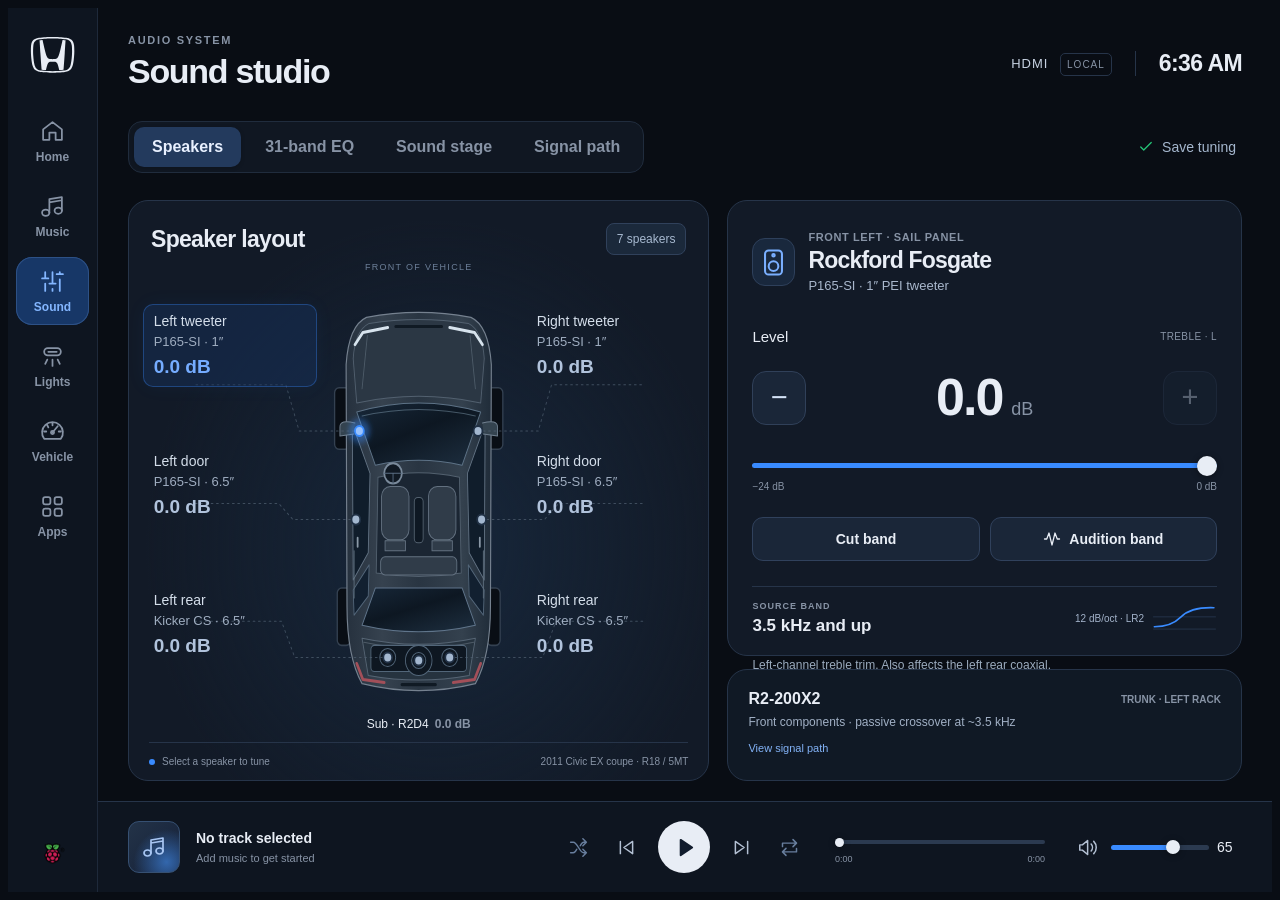
==== commit 83b2447b: "Add Bluetooth, OBD2, lighting, and library controls" ====
--- a/civic-sound-studio.html
+++ b/civic-sound-studio.html
@@ -20,6 +20,16 @@
 .sub-label{left:34%;width:32%;min-height:36px}.sub-label strong,.sub-label>span:last-child{font-size:12px}
 @media(min-width:851px) and (min-height:681px) and (max-height:799px){.detail-panel{padding:18px 22px 12px}.detail-panel .control-heading{margin-top:12px}.speaker-actions{margin:10px 0}.routing-note{font-size:11px;line-height:1.5;margin-top:8px}}
 @media(min-width:851px) and (min-height:681px) and (max-height:799px){.amp-panel{flex:0 0 84px;height:84px;padding:10px 18px 8px}.amp-panel>p{font-size:11px;margin:4px 0}.routing-link{min-height:22px;padding:2px 0}}
+
+/* Keep the player within the head unit's visible HDMI area. */
+:root{--screen-inset:8px}body{padding:var(--screen-inset);overflow:hidden}.app-shell{min-height:calc(100dvh - 2*var(--screen-inset))}.rail,main{height:calc(100dvh - 2*var(--screen-inset))}.rail{top:var(--screen-inset)}.bluetooth-actions{display:flex;gap:10px}.bluetooth-actions button{flex:1;min-height:48px}.source-state.is-live{color:var(--green)}.phone-alternatives .text-btn+.text-btn{margin-left:20px}@media(max-width:850px){body{overflow:auto}.rail{top:var(--screen-inset)}main{height:auto;min-height:calc(100dvh - 2*var(--screen-inset))}}
+
+.obd-heading{padding-top:12px;padding-bottom:16px}.obd-toolbar{display:flex;justify-content:space-between;gap:12px;margin-bottom:14px}.obd-tabs{display:flex;gap:8px}.obd-tabs .active{background:#233a5d;border-color:#398bff88}.obd-toolbar button{min-height:46px;font-size:16px}.obd-grid{display:grid;grid-template-columns:repeat(3,minmax(0,1fr));gap:14px}.obd-reading{padding:17px 22px;min-height:118px}.obd-reading>span{font-size:17px;color:var(--muted)}.obd-reading strong{display:block;font-size:36px;line-height:1.15;margin-top:10px;font-weight:550;font-variant-numeric:tabular-nums}.obd-reading strong b{font-weight:550}.obd-reading small{font-size:18px;color:var(--muted);font-weight:400}.obd-reading p{font-size:12px;color:var(--muted);margin-top:5px}.obd-primary strong{font-size:43px}.obd-reading.unavailable strong{color:var(--muted)}.obd-footer{margin-top:14px;font-size:14px;line-height:1.5;color:var(--muted)}.obd-footer>p{color:var(--text);margin-bottom:5px}.obd-footer>div{display:flex;justify-content:space-between;gap:12px;font-size:12px}.obd-live{color:var(--green);border-color:#25c47766}.obd-extra{grid-template-columns:repeat(2,minmax(0,1fr))}.obd-codes{padding:22px;min-height:240px}.obd-codes .control-heading{gap:20px}.obd-codes h3{font-size:20px}.obd-code{display:flex;align-items:center;gap:20px;padding:16px 0;border-bottom:1px solid var(--border)}.obd-code strong{font-size:25px;color:#8dbaff}.obd-code p{font-size:16px;color:var(--text)}#obd-code-list{max-height:200px;overflow:auto}@media(max-width:850px){.obd-grid{grid-template-columns:1fr 1fr}.obd-toolbar{flex-wrap:wrap}.obd-tabs{flex-wrap:wrap}.obd-footer>div{flex-wrap:wrap}}
+
+/* Hardware lighting controls retain the 720p kiosk control scale. */
+.lights-heading{padding-top:12px;padding-bottom:18px}#light-controls{border:0;padding:0;margin:0;min-width:0}#light-controls:disabled .lights-grid{opacity:.5}.lights-grid{display:grid;grid-template-columns:1.12fr 1fr;gap:18px}.lights-grid>.panel{padding:22px;min-height:340px}.lights-grid .control-heading{gap:12px;margin-bottom:20px}.light-color-reading{display:flex;align-items:center;gap:10px;font-size:16px;font-variant-numeric:tabular-nums}.light-color-reading>i{width:26px;height:26px;background:#263449;border-radius:50%;box-shadow:0 0 18px #398bff33}.light-custom{position:relative;background:var(--button);border:1px solid var(--border);border-radius:10px;padding:12px;cursor:pointer}.light-custom input{position:absolute;inset:0;opacity:0;width:100%;height:100%;cursor:pointer}.light-presets{display:grid;grid-template-columns:repeat(6,1fr);gap:12px;margin:14px 0 22px}.light-presets button{height:49px;border-radius:13px;background:color-mix(in srgb,var(--color) 22%,#111b2a);border:1px solid color-mix(in srgb,var(--color) 65%,#263449);position:relative}.light-presets button::after{content:"";position:absolute;width:23px;height:23px;background:var(--color);border-radius:50%;top:12px;left:calc(50% - 11.5px)}.light-modes{display:flex;gap:10px}.light-modes button{flex:1;min-height:48px;font-size:18px}.light-modes button.active,.light-power button.active{background:#233e63;border-color:#398bff88}.light-power{display:flex;gap:8px}.light-power button{min-width:70px;min-height:45px;font-size:17px}.light-zone{margin:25px 0 16px}.light-zone>div{display:flex;justify-content:space-between;font-size:20px;margin-bottom:13px}.light-zone output{color:#9bc2ff}.light-zone .range{height:30px;width:100%}.light-note,.light-solid-note{font-size:13px;color:var(--muted);line-height:1.6}.light-solid-note{margin-top:24px}.light-response-row{display:grid;grid-template-columns:1fr 60px;gap:8px;font-size:15px;margin-top:16px}.light-response-row output{text-align:right;color:#9bc2ff}.light-response-row input{grid-column:1/-1;height:18px;width:100%}.light-bass-meter{height:5px;border-radius:6px;background:#263449;margin-top:18px;overflow:hidden}.light-bass-meter>i{display:block;height:100%;width:0;background:var(--blue);transition:width .12s linear}.light-footer{margin-top:18px;line-height:1.7;font-size:15px}.light-footer>span{color:var(--muted);font-size:13px}#light-response:not([hidden])~.light-solid-note{display:none}@media(max-width:850px){.lights-grid{grid-template-columns:1fr}.light-color-reading{font-size:14px}.lights-grid .control-heading{flex-wrap:wrap}}
+.light-response-row{grid-template-columns:120px minmax(0,1fr) 48px;align-items:center;gap:10px;margin-top:10px;min-height:32px}.light-response-row label{grid-column:1;grid-row:1}.light-response-row output{grid-column:3;grid-row:1}.light-response-row input{grid-column:2;grid-row:1;height:26px}.light-bass-meter{margin-top:12px}.light-presets{margin:10px 0 16px}.light-color-panel .control-heading{margin-bottom:14px}
+.track-entry{display:flex;align-items:center;gap:8px}.track-entry .track-row{flex:1;min-width:0}.track-entry .track-row strong{min-width:0}.delete-track,.danger-btn{border:1px solid #89484f;background:#43232d;color:#ffdce0;border-radius:10px;min-height:44px;padding:10px 15px;font-size:15px}.delete-track{flex-shrink:0;min-width:76px}#delete-music-dialog>p{margin-top:15px}#delete-music-name{font-size:22px;color:var(--text);overflow-wrap:anywhere}.delete-music-actions{display:flex;justify-content:flex-end;gap:12px;margin-top:28px}.delete-music-actions button{min-height:48px;min-width:110px;font-size:18px}#delete-music-error{color:#ffb4bb;font-size:16px}
 </style></head>
 <body>
 <svg class="icon-library" xmlns="http://www.w3.org/2000/svg" aria-hidden="true"><defs>
@@ -45,7 +55,7 @@
 <div class="app-shell">
 <aside class="rail"><button class="brand-button" data-page="home" aria-label="Honda home"><img src="[data-uri]" alt="Honda"></button><nav aria-label="Main navigation">
 <button class="nav-btn" data-page="home"><svg><use href="#home-icon"/></svg><span>Home</span></button><button class="nav-btn" data-page="music"><svg><use href="#music-icon"/></svg><span>Music</span></button><button class="nav-btn active" data-page="sound" aria-current="page"><svg><use href="#sound-icon"/></svg><span>Sound</span></button><button class="nav-btn" data-page="lights"><svg><use href="#lights-icon"/></svg><span>Lights</span></button><button class="nav-btn" data-page="vehicle"><svg><use href="#vehicle-icon"/></svg><span>Vehicle</span></button><button class="nav-btn" data-page="apps"><svg><use href="#apps-icon"/></svg><span>Apps</span></button></nav><div class="rail-foot"><img src="[data-uri]" alt="Raspberry Pi" title="Runs on Raspberry Pi 4"></div></aside>
-<main><header class="topbar"><div><span class="eyebrow">AUDIO SYSTEM</span><h1 id="page-title">Sound studio</h1></div><div class="header-right"><span class="connection">HDMI <span>STEREO</span></span><i class="header-divider"></i><time id="clock">--:--</time></div></header>
+<main><header class="topbar"><div><span class="eyebrow">AUDIO SYSTEM</span><h1 id="page-title">Sound studio</h1></div><div class="header-right"><span class="connection">HDMI <span id="output-source">LOCAL</span></span><i class="header-divider"></i><time id="clock">--:--</time></div></header>
 <section id="sound" class="page active"><div class="studio-toolbar"><div class="tabs" role="tablist" aria-label="Sound controls"><button class="tab active" data-tab="speakers" role="tab" id="tab-speakers" aria-selected="true" aria-controls="speakers">Speakers</button><button class="tab" data-tab="eq" role="tab" id="tab-eq" aria-selected="false" aria-controls="eq">31-band EQ</button><button class="tab" data-tab="stage" role="tab" id="tab-stage" aria-selected="false" aria-controls="stage">Sound stage</button><button class="tab" data-tab="routing" role="tab" id="tab-routing" aria-selected="false" aria-controls="routing">Signal path</button></div><button id="save-profile" class="profile-btn"><svg><use href="#check-icon"/></svg><span id="profile-status">Save tuning</span></button></div>
 <div class="tab-content active speaker-layout" id="speakers" role="tabpanel" aria-labelledby="tab-speakers">
 <article class="panel car-panel"><div class="panel-heading"><h2>Speaker layout</h2><span class="count-badge">7 speakers</span></div><div class="vehicle-map"><span class="front-label">FRONT OF VEHICLE</span>
@@ -71,21 +81,52 @@
 <div id="speaker-labels"></div></div><div class="map-footer"><span><i class="legend-dot"></i>Select a speaker to tune</span><span>2011 Civic EX coupe · R18 / 5MT</span></div></article>
 <div class="tuning-column"><article class="panel detail-panel"><div class="selected-heading"><div class="selected-icon"><svg><use href="#speaker-icon"/></svg></div><div><span class="eyebrow" id="speaker-position">FRONT LEFT · SAIL PANEL</span><h2 id="speaker-name">Rockford Fosgate</h2><p id="speaker-model">P165-SI · 1″ PEI tweeter</p></div><span id="channel-chip" hidden>L</span></div><div class="control-heading"><span>Level</span><span class="small-tag" id="band-tag">TREBLE · LEFT</span></div><div class="gain-control"><button class="step-btn" id="gain-down" aria-label="Reduce band level">−</button><div class="gain-display"><output id="gain-value">0.0</output><span>dB</span></div><button class="step-btn" id="gain-up" aria-label="Increase band level">+</button></div><input class="range" id="speaker-gain" type="range" min="-24" max="0" step="0.5" value="0" aria-label="Selected frequency band level"><div class="range-labels"><span>−24 dB</span><span>0 dB</span></div><div class="speaker-actions"><button class="outline-btn" id="cut-band" aria-pressed="false">Cut band</button><button class="outline-btn" id="audition-band" aria-pressed="false"><svg><use href="#wave-icon"/></svg>Audition band</button></div><div class="crossover-row"><div><span class="eyebrow">SOURCE BAND</span><strong id="frequency-region">3.5 kHz and up</strong></div><span id="slope-label">12 dB/oct · LR2</span><svg class="filter-curve" viewBox="0 0 85 35" aria-hidden="true"><path d="M2 32h81M2 16h81"/><path id="curve-line" d="M3 29Q25 29 38 16T81 4"/></svg></div><p class="routing-note" id="routing-note">Left-channel treble trim. Also affects the left rear coaxial.</p></article>
 <article class="panel amp-panel"><div class="amp-heading"><svg><use href="#sound-icon"/></svg><span id="amp-name">R2-200X2</span><span class="amp-label" id="amp-location">TRUNK · LEFT RACK</span></div><p id="amp-description">Front components · passive crossover at ~3.5 kHz</p><button id="routing-info" class="routing-link" aria-label="View signal routing">View signal path</button></article></div></div>
-<div class="tab-content" id="eq" role="tabpanel" aria-labelledby="tab-eq" hidden><div class="section-heading"><div><span class="eyebrow">EQUALIZER</span><h2>Graphic equalizer</h2></div><div class="button-row"><select id="eq-preset" aria-label="Equalizer preset"><option value="custom">Custom</option><option value="flat">Flat</option><option value="warm">Warm</option><option value="vocal">Vocal</option><option value="night">Night drive</option></select><button class="outline-btn" id="eq-bypass" aria-pressed="false">Bypass EQ</button></div></div><div class="panel eq-summary"><div><span class="eyebrow">SELECTED BAND</span><strong id="eq-selected">1 kHz</strong></div><div class="eq-adjust"><button class="step-btn" id="eq-down" aria-label="Reduce EQ band">−</button><output id="eq-value">0.0 dB</output><button class="step-btn" id="eq-up" aria-label="Increase EQ band">+</button></div><p>Scroll sideways for all 31 bands.<br>Select a band. Fine-tune with − / +.</p></div><div class="panel eq-panel"><div class="eq-axis"><span>+12</span><span>0 dB</span><span>−12</span></div><div class="eq-scroll"><div class="eq-bands" id="eq-bands"></div></div></div><div class="eq-bottom"><span>20 Hz — 20 kHz · ±12 dB · stereo linked</span><span>−12 dB processing headroom + peak guard</span></div></div>
+<div class="tab-content" id="eq" role="tabpanel" aria-labelledby="tab-eq" hidden><div class="section-heading"><div><span class="eyebrow">EQUALIZER</span><h2>Graphic equalizer</h2></div><div class="button-row"><select id="eq-preset" aria-label="Equalizer preset"><option value="custom">Custom</option><option value="flat">Flat</option><option value="warm">Warm</option><option value="vocal">Vocal</option><option value="night">Night drive</option></select><button class="outline-btn" id="eq-bypass" aria-pressed="false">Bypass EQ</button></div></div><div class="panel eq-summary"><div><span class="eyebrow">SELECTED BAND</span><strong id="eq-selected">1 kHz</strong></div><div class="eq-adjust"><button class="step-btn" id="eq-down" aria-label="Reduce EQ band">−</button><output id="eq-value">0.0 dB</output><button class="step-btn" id="eq-up" aria-label="Increase EQ band">+</button></div><p>Scroll sideways for all 31 bands.<br>Select a band. Fine-tune with − / +.</p></div><div class="panel eq-panel"><div class="eq-axis"><span>+12</span><span>0 dB</span><span>−12</span></div><div class="eq-scroll"><div class="eq-bands" id="eq-bands"></div></div></div><div class="eq-bottom"><span>20 Hz — 20 kHz · ±12 dB · stereo linked</span><span id="eq-headroom">Auto headroom · peak guard</span></div></div>
 <div class="tab-content" id="stage" role="tabpanel" aria-labelledby="tab-stage" hidden><div class="section-heading"><div><span class="eyebrow">SOUND STAGE</span><h2>Stereo processing</h2></div><span class="count-badge">Live stereo DSP</span></div><div class="stage-grid"><article class="panel stage-card"><svg class="stage-art" viewBox="0 0 400 150" aria-hidden="true"><ellipse cx="200" cy="85" rx="145" ry="60" fill="#398bff0c"/><path d="M50 110Q200-20 350 110M90 120Q200 15 310 120M130 130Q200 55 270 130" fill="none" stroke="#398bff" stroke-width="2"/><circle cx="200" cy="119" r="9" fill="#e8edf5"/><text x="42" y="95">L</text><text x="348" y="95">R</text></svg><div class="control-heading"><h3>Stereo separation</h3><output id="width-value">100%</output></div><input class="range" id="stereo-width" type="range" min="0" max="150" step="5" value="100" aria-label="Stereo separation"><div class="range-labels"><span>Mono</span><span>Natural</span><span>Wide</span></div><p>Adjust width using mid / side processing.</p><button class="outline-btn" id="width-reset">Reset to natural</button></article><article class="panel stage-card"><span class="eyebrow">LISTENING POSITION</span><h2>Balance</h2><div class="balance-art"><span>L</span><div><i id="balance-marker"></i></div><span>R</span></div><div class="control-heading"><h3>Left / right balance</h3><output id="balance-value">Center</output></div><input class="range" id="balance" type="range" min="-100" max="100" step="5" value="0" aria-label="Stereo balance"><div class="range-labels"><span>Left</span><span>Center</span><span>Right</span></div><p>Attenuates the opposite channel without adding gain.</p><button class="outline-btn" id="balance-reset">Center balance</button></article></div></div>
-<div class="tab-content" id="routing" role="tabpanel" aria-labelledby="tab-routing" hidden><div class="section-heading"><div><span class="eyebrow">SYSTEM</span><h2>Audio routing</h2></div><span class="count-badge">2 channels · 7 drivers</span></div><div class="panel signal-chain"><span>Local music</span><b>›</b><span>31-band EQ</span><b>›</b><span>Width + L/R bands</span><b>›</b><span>Pi HDMI</span><b>›</b><span>DMX8710s</span></div><div class="hardware-grid"><article class="panel"><span class="eyebrow">FRONT COMPONENTS</span><h3>Rockford P165-SI</h3><p>2 × 1″ PEI tweeters<br>2 × 6.5″ door woofers</p><strong>R2-200X2 · left amp rack</strong><p>Integrated passive crossover<br>~3.5 kHz · ~12 dB/oct</p></article><article class="panel"><span class="eyebrow">LOW END</span><h3>Rockford R2D4</h3><p>10″ dual voice coil sub<br>Sealed trunk enclosure</p><strong>R2-250X1 · right amp rack</strong><p>Low-pass cutoff: 70 Hz<br>12 dB/oct · both channels</p></article><article class="panel"><span class="eyebrow">REAR FILL</span><h3>Kicker CS</h3><p>2 × 6.5″ coaxial speakers<br>Shared sub enclosure face</p><strong>Kenwood DMX8710s power</strong><p>Shares the front L/R source.<br>Separate level at the head unit.</p></article></div><p class="system-note">Trims shape shared HDMI frequency bands, not isolated speaker outputs. Kicker coaxials share the front L/R settings. Source bands use 12 dB/oct Linkwitz–Riley filters at 70 Hz and 3.5 kHz; hardware alignment is unverified. Phone audio will need system-level DSP; this sample processes local browser playback.</p></div></section>
+<div class="tab-content" id="routing" role="tabpanel" aria-labelledby="tab-routing" hidden><div class="section-heading"><div><span class="eyebrow">SYSTEM</span><h2>Audio routing</h2></div><span class="count-badge">2 channels · 7 drivers</span></div><div class="panel signal-chain"><span>Local / Bluetooth</span><b>›</b><span>31-band EQ</span><b>›</b><span>Width + L/R bands</span><b>›</b><span>Pi HDMI</span><b>›</b><span>DMX8710s</span></div><div class="hardware-grid"><article class="panel"><span class="eyebrow">FRONT COMPONENTS</span><h3>Rockford P165-SI</h3><p>2 × 1″ PEI tweeters<br>2 × 6.5″ door woofers</p><strong>R2-200X2 · left amp rack</strong><p>Integrated passive crossover<br>~3.5 kHz · ~12 dB/oct</p></article><article class="panel"><span class="eyebrow">LOW END</span><h3>Rockford R2D4</h3><p>10″ dual voice coil sub<br>Sealed trunk enclosure</p><strong>R2-250X1 · right amp rack</strong><p>Low-pass cutoff: 70 Hz<br>12 dB/oct · both channels</p></article><article class="panel"><span class="eyebrow">REAR FILL</span><h3>Kicker CS</h3><p>2 × 6.5″ coaxial speakers<br>Shared sub enclosure face</p><strong>Kenwood DMX8710s power</strong><p>Shares the front L/R source.<br>Separate level at the head unit.</p></article></div><p class="system-note">Trims shape shared HDMI frequency bands, not isolated speaker outputs. Kicker coaxials share the front L/R settings. Source bands use 12 dB/oct Linkwitz–Riley filters at 70 Hz and 3.5 kHz; hardware alignment is unverified. Local music and the Pi Bluetooth bridge enter the same DSP once. The visualizer measures processed output.</p></div></section>
 <section class="page" id="home" hidden><div class="section-heading"><div><span class="eyebrow">VEHICLE SYSTEMS</span><h2>Dashboard</h2></div><span class="count-badge">Raspberry Pi 4</span></div><div class="home-grid"><button class="home-tile" data-page="music"><svg><use href="#music-icon"/></svg><h2>Your music</h2><p>USB and onboard storage</p></button><button class="home-tile" data-page="sound"><svg><use href="#sound-icon"/></svg><h2>Sound studio</h2><p>Speaker levels and DSP</p></button><button class="home-tile" data-page="lights"><svg><use href="#lights-icon"/></svg><h2>Cabin lighting</h2><p>ATOTO CI-FLT01</p></button><button class="home-tile" data-page="phone"><svg><use href="#phone-icon"/></svg><h2>iPhone + Spotify</h2><p>Phone audio sources</p></button></div></section>
 <section class="page" id="music" hidden><div class="section-heading"><div><span class="eyebrow">LOCAL PLAYBACK</span><h2>Music library</h2></div><div class="button-row"><button class="outline-btn" data-page="phone"><svg><use href="#phone-icon"/></svg>iPhone</button><button class="outline-btn" id="scan-usb"><svg><use href="#folder-icon"/></svg>Scan USB</button><button class="primary-btn choose-files">Add music</button></div></div><div class="media-layout"><article class="panel now-playing"><div class="album-art"><div class="album-orbit"></div><span class="album-placeholder"><svg><use href="#music-icon"/></svg><b>No album artwork</b></span></div><h2 id="media-title">No track selected</h2><p id="media-subtitle">Choose music from USB or this device.</p><div class="onboard-controls"><button id="save-onboard" class="outline-btn" disabled>Save to Pi</button><span id="storage-caption">Save your tracks for playback without a USB drive</span></div></article><article class="panel library-panel"><div class="control-heading"><h3>Your library</h3><span id="track-count">0 tracks</span></div><input type="search" id="library-search" placeholder="Search your music" aria-label="Search music"><p id="usb-status" class="usb-status">Onboard and USB music load when you open Music.</p><div id="track-list"></div></article></div></section>
-<section class="page" id="phone" hidden><div class="section-heading"><div><span class="eyebrow">PHONE SOURCES</span><h2>iPhone 15 + Spotify</h2></div><span class="count-badge">Connection setup pending</span></div><div class="phone-grid"><article class="panel phone-card"><div class="phone-symbol"><svg><use href="#phone-icon"/></svg></div><span class="eyebrow">PREFERRED INPUT</span><h2>Bluetooth audio</h2><p>Play Spotify on your iPhone.<br>The Pi receives the audio and sends it to HDMI.</p><div class="source-state">Pi receiver not configured</div><button class="outline-btn" data-help="bluetooth">View connection plan</button></article><div class="phone-alternatives"><article class="panel"><span class="source-label">WI-FI</span><h3>Spotify Connect</h3><p>Control a compatible receiver from Spotify on your iPhone. Needs network access and Pi receiver software.</p><button class="text-btn" data-help="spotify">View setup requirements</button></article><article class="panel"><span class="source-label">USB-C</span><h3>Wired audio</h3><p>A charging cable alone is not a verified Pi audio input. Requires a compatible audio interface or capture path.</p><button class="text-btn" data-help="usb">View wired options</button></article></div></div><p class="system-note">Planned routing: iPhone → Pi receiver → system DSP → HDMI → Kenwood. Phone audio is not connected in this HTML sample.</p></section>
-<section class="page" id="lights" hidden><div class="section-heading"><div><span class="eyebrow">LIGHTING</span><h2>Lighting control</h2></div><span class="count-badge">Hardware not connected</span></div><article class="panel integration-panel"><svg><use href="#lights-icon"/></svg><h2>ATOTO CI-FLT01</h2><p>Color control and music-reactive lighting live here.<br>The Bluetooth adapter protocol needs integration.</p><div class="swatches"><i style="--swatch:#398bff"></i><i style="--swatch:#25c477"></i><i style="--swatch:#c075ff"></i><i style="--swatch:#ffaf62"></i></div><span class="muted">Interface preview · no lighting commands sent</span></article></section>
-<section class="page" id="vehicle" hidden><div class="section-heading"><div><span class="eyebrow">OBD2</span><h2>Vehicle diagnostics</h2></div><span class="count-badge">ELM327 not connected</span></div><div class="diagnostic-grid"><article class="panel"><span>Coolant temperature</span><strong>— <small>°F</small></strong></article><article class="panel"><span>Engine speed</span><strong>— <small>rpm</small></strong></article><article class="panel"><span>ECU voltage</span><strong>— <small>V</small></strong></article></div><p class="system-note">Live readings will appear after the Bluetooth ELM327 backend is connected.</p></section>
-<section class="page" id="apps" hidden><div class="section-heading"><div><span class="eyebrow">TOOLS</span><h2>Applications</h2></div></div><div class="home-grid"><button class="home-tile" data-page="visualizer"><svg><use href="#wave-icon"/></svg><h2>Visualizer</h2><p>Live audio analysis</p></button><button class="home-tile" data-page="phone"><svg><use href="#phone-icon"/></svg><h2>iPhone + Spotify</h2><p>Source connection plans.</p></button><button class="home-tile" id="fullscreen-btn"><svg><use href="#apps-icon"/></svg><h2>Full screen</h2><p>1280 × 720 kiosk display</p></button></div></section>
+<section class="page" id="phone" hidden><div class="section-heading"><div><span class="eyebrow">PHONE SOURCES</span><h2>iPhone + Spotify</h2></div><span class="count-badge" id="bluetooth-badge">Checking Bluetooth…</span></div><div class="phone-grid"><article class="panel phone-card"><div class="phone-symbol"><svg><use href="#phone-icon"/></svg></div><span class="eyebrow">BLUETOOTH INPUT</span><h2>Phone audio</h2><p>Play Spotify or other audio on your iPhone.<br>The same EQ, sound stage and visualizer apply.</p><div class="source-state" id="bluetooth-state" role="status">Checking Pi audio…</div><div class="bluetooth-actions"><button class="primary-btn" id="use-bluetooth" disabled>Use Bluetooth</button><button class="outline-btn" id="use-local">Local music</button></div></article><div class="phone-alternatives"><article class="panel"><span class="source-label">SIGNAL PATH</span><h3>One processing chain</h3><p>iPhone → Bluetooth input → 31-band EQ → source-band trims + stereo width → visualizer → HDMI.</p><p>Use Spotify on your iPhone for play, pause and track selection. Adjust the sound here.</p></article><article class="panel"><span class="source-label">WI-FI / USB</span><h3>Other connections</h3><p>Spotify Connect and wired iPhone capture still need separate setup.</p><button class="text-btn" data-help="spotify">Spotify Connect requirements</button><button class="text-btn" data-help="usb">Wired options</button></article></div></div><p class="system-note">Bluetooth processing runs on this Pi display. Keep the dashboard open. In local music mode, phone audio is held at the Bluetooth input to prevent a second unprocessed audio path.</p></section>
+<section class="page" id="lights" hidden><div class="section-heading lights-heading"><div><span class="eyebrow">ATOTO CI-FLT01</span><h2>Lighting control</h2></div><div class="button-row"><span class="count-badge" id="light-badge" role="status">Not connected</span><button class="outline-btn" id="light-reconnect">Reconnect</button></div></div><fieldset id="light-controls" disabled><div class="lights-grid"><article class="panel light-color-panel"><div class="control-heading"><h3>Cabin color</h3><div class="light-color-reading"><i id="light-preview"></i><span id="light-color-value">—</span><label class="light-custom" title="Choose custom color"><input id="light-color" type="color" value="#398bff" aria-label="Choose custom lighting color"><span>Choose</span></label></div></div><div class="light-presets"><button data-light-color="#FF0000" style="--color:#ff3434" aria-label="Red"></button><button data-light-color="#398BFF" style="--color:#398bff" aria-label="Blue"></button><button data-light-color="#25C477" style="--color:#25c477" aria-label="Green"></button><button data-light-color="#B060FF" style="--color:#b060ff" aria-label="Purple"></button><button data-light-color="#FF9830" style="--color:#ff9830" aria-label="Amber"></button><button data-light-color="#FFFFFF" style="--color:#ffffff" aria-label="White"></button></div><div class="light-modes"><button class="outline-btn active" data-light-mode="solid" aria-pressed="true">Solid</button><button class="outline-btn" data-light-mode="bass" aria-pressed="false">Bass pulse</button></div><div id="light-response" hidden><div class="light-response-row"><label for="light-sensitivity">Sensitivity</label><output id="light-sensitivity-value">0.6×</output><input class="range" id="light-sensitivity" type="range" min="0.1" max="2" step="0.1" value="0.6"></div><div class="light-response-row"><label for="light-strength">Pulse strength</label><output id="light-strength-value">90%</output><input class="range" id="light-strength" type="range" min="0" max="100" value="90"></div><div class="light-bass-meter"><i id="light-bass-fill"></i></div><p class="light-note">25–90 Hz · Processed music audio</p></div><p class="light-solid-note">Color applies to both front and rear zones.</p></article><article class="panel light-zone-panel"><div class="control-heading"><h3>Cabin zones</h3><div class="light-power"><button class="outline-btn" id="light-on" aria-pressed="false">On</button><button class="outline-btn" id="light-off" aria-pressed="false">Off</button></div></div><div class="light-zone"><div><label id="light-front-label" for="light-front">Front brightness</label><output id="light-front-value">—</output></div><input class="range" id="light-front" type="range" min="0" max="9" step="1" value="3"></div><div class="light-zone"><div><label id="light-rear-label" for="light-rear">Rear brightness</label><output id="light-rear-value">—</output></div><input class="range" id="light-rear" type="range" min="0" max="9" step="1" value="3"></div><p class="light-note">Nine brightness steps per zone. Bass pulse stays within these limits.</p></article></div></fieldset><div class="light-footer"><p id="light-message" role="status">Waiting for the light controller.</p><span id="light-detail">Power the ATOTO light controller to connect.</span></div></section>
+<section class="page" id="vehicle" hidden><div class="section-heading obd-heading"><div><span class="eyebrow">OBD2</span><h2>Vehicle diagnostics</h2></div><span class="count-badge" id="obd-badge" role="status">Not connected</span></div><div class="obd-toolbar"><div class="obd-tabs" aria-label="Diagnostics views"><button class="outline-btn active" data-obd-view="live" aria-pressed="true">Live data</button><button class="outline-btn" data-obd-view="sensors" aria-pressed="false">More sensors</button><button class="outline-btn" data-obd-view="codes" aria-pressed="false">Trouble codes</button></div><button class="outline-btn" id="obd-reconnect">Reconnect</button></div><div data-obd-panel="live" class="obd-grid"><article class="panel obd-reading obd-primary"><span>Engine speed</span><strong><b data-obd-value="rpm">—</b> <small>rpm</small></strong><p data-obd-detail>Awaiting connection</p></article><article class="panel obd-reading obd-primary"><span>Coolant temperature</span><strong><b data-obd-value="coolant">—</b> <small>°F</small></strong><p data-obd-detail>Awaiting connection</p></article><article class="panel obd-reading obd-primary"><span id=obd-voltage-label>ECU voltage</span><strong><b data-obd-value="voltage">—</b> <small>V</small></strong><p data-obd-detail>Awaiting connection</p></article><article class="panel obd-reading"><span>Vehicle speed</span><strong><b data-obd-value="speed">—</b> <small>mph</small></strong><p data-obd-detail>Awaiting connection</p></article><article class="panel obd-reading"><span>Engine load</span><strong><b data-obd-value="load">—</b> <small>%</small></strong><p data-obd-detail>Awaiting connection</p></article><article class="panel obd-reading"><span>Throttle position</span><strong><b data-obd-value="throttle">—</b> <small>%</small></strong><p data-obd-detail>Awaiting connection</p></article></div><div data-obd-panel="sensors" class="obd-grid obd-extra" hidden><article class="panel obd-reading"><span>Intake air</span><strong><b data-obd-value="intake">—</b> <small>°F</small></strong><p data-obd-detail>Awaiting connection</p></article><article class="panel obd-reading"><span>Manifold pressure</span><strong><b data-obd-value="map">—</b> <small>kPa</small></strong><p data-obd-detail>Awaiting connection</p></article><article class="panel obd-reading"><span>Short-term fuel trim</span><strong><b data-obd-value="short_trim">—</b> <small>%</small></strong><p data-obd-detail>Awaiting connection</p></article><article class="panel obd-reading"><span>Long-term fuel trim</span><strong><b data-obd-value="long_trim">—</b> <small>%</small></strong><p data-obd-detail>Awaiting connection</p></article></div><div data-obd-panel="codes" class="panel obd-codes" hidden><div class="control-heading"><h3 id="obd-codes-state">Connect to the vehicle to read trouble codes.</h3><button class="outline-btn" id="obd-scan-codes" disabled>Scan codes</button></div><div id="obd-code-list"></div><p id="obd-code-age" class="system-note"></p><p class="system-note">Read-only scan. No trouble codes or readiness monitors are cleared.</p></div><div class="obd-footer"><p id="obd-message" role="status">Waiting for the ELM327 connection.</p><div><span id="obd-protocol">ELM327 · read-only</span><span id="obd-age">No vehicle readings yet</span></div></div></section>
+<section class="page" id="apps" hidden><div class="section-heading"><div><span class="eyebrow">TOOLS</span><h2>Applications</h2></div></div><div class="home-grid"><button class="home-tile" data-page="visualizer"><svg><use href="#wave-icon"/></svg><h2>Visualizer</h2><p>Live audio analysis</p></button><button class="home-tile" data-page="phone"><svg><use href="#phone-icon"/></svg><h2>iPhone + Spotify</h2><p>Bluetooth audio and setup</p></button><button class="home-tile" id="fullscreen-btn"><svg><use href="#apps-icon"/></svg><h2>Full screen</h2><p>1280 × 720 kiosk display</p></button></div></section>
 <section class="page" id="visualizer" hidden><div class="section-heading"><div><span class="eyebrow">LIVE AUDIO</span><h2>Audio analysis</h2></div><div class="button-row"><button class="outline-btn active" data-viz="spectrum">Spectrum</button><button class="outline-btn" data-viz="wave">Waveform</button><button class="outline-btn" data-viz="radial">Radial</button></div></div><div class="panel visualizer-panel"><div class="viz-heading"><span id="viz-mode-label">FREQUENCY SPECTRUM</span><span id="viz-level">POST-DSP AUDIO</span></div><canvas id="visualizer-canvas" aria-label="Live audio visualizer"></canvas><div class="viz-footer"><span id="viz-track">Awaiting playback</span><span id="viz-status">Play a local track to begin</span></div></div></section>
 <footer class="player-bar"><button class="mini-cover" data-page="music" aria-label="Open music"><svg><use href="#music-icon"/></svg></button><button class="track-info" data-page="music"><strong id="track-title">No track selected</strong><span id="track-subtitle">Add music to get started</span></button><div class="transport"><button class="icon-btn minor" id="shuffle" aria-label="Shuffle" aria-pressed="false"><svg><use href="#shuffle-icon"/></svg></button><button class="icon-btn" id="previous" aria-label="Previous track"><svg><use href="#previous-icon"/></svg></button><button class="play-btn" id="play" aria-label="Play"><svg><use href="#play-icon"/></svg></button><button class="icon-btn" id="next" aria-label="Next track"><svg><use href="#next-icon"/></svg></button><button class="icon-btn minor" id="repeat" aria-label="Repeat" aria-pressed="false"><svg><use href="#repeat-icon"/></svg></button></div><div class="seek-control"><input class="range" id="seek" type="range" min="0" max="100" step="0.1" value="0" aria-label="Playback position" disabled><div><span id="elapsed">0:00</span><span id="duration">0:00</span></div></div><div class="master-volume"><button class="icon-btn" id="master-mute" aria-label="Mute" aria-pressed="false"><svg><use href="#volume-icon"/></svg></button><input class="range" id="master-volume" type="range" min="0" max="100" value="65" aria-label="Master volume"><output id="volume-value">65</output></div></footer>
 </main></div><input id="music-files" type="file" accept="audio/*,.flac,.mp3,.wav,.ogg,.m4a" multiple hidden><audio id="audio-player" preload="metadata"></audio><div class="toast" id="toast" role="status" aria-live="polite"></div>
-<dialog id="help-dialog"><button id="close-help" class="outline-btn">Close</button><span class="eyebrow">IPHONE 15 / CONNECTION PLAN</span><h2 id="help-title"></h2><p id="help-body"></p><p class="muted">Planning information · no device connection attempted</p></dialog><script>/* 12 dB/oct Linkwitz–Riley source-band splitter. No hardware-specific commands. */
+<dialog id="delete-music-dialog" aria-labelledby="delete-music-title"><h2 id="delete-music-title">Delete from Pi?</h2><p id="delete-music-name"></p><p>This permanently removes the saved copy from onboard storage. Any original USB file stays untouched.</p><p id="delete-music-playing" class="muted" hidden>Playback will stop for this track.</p><p id="delete-music-error" role="alert" hidden></p><div class="delete-music-actions"><button id="cancel-delete-music" class="outline-btn" autofocus>Cancel</button><button id="confirm-delete-music" class="danger-btn">Delete file</button></div></dialog><dialog id="help-dialog"><button id="close-help" class="outline-btn">Close</button><span class="eyebrow">IPHONE 15 / CONNECTION PLAN</span><h2 id="help-title"></h2><p id="help-body"></p><p class="muted">Planning information · no device connection attempted</p></dialog><script>/* 12 dB/oct Linkwitz–Riley source-band splitter. No hardware-specific commands. */
 (function (root) {
   'use strict';
+  const frequencies=[20,25,31.5,40,50,63,80,100,125,160,200,250,315,400,500,630,800,1000,1250,1600,2000,2500,3150,4000,5000,6300,8000,10000,12500,16000,20000];
+  const grids=new Map();
+  function peaking(frequency,sampleRate,gain,Q=4.318){
+    const w=2*Math.PI*Math.min(frequency,sampleRate*.499)/sampleRate;
+    const A=10**(gain/40),alpha=Math.sin(w)/(2*Q),c=Math.cos(w),a0=1+alpha/A;
+    return {feedforward:[(1+alpha*A)/a0,-2*c/a0,(1-alpha*A)/a0],
+      feedback:[1,-2*c/a0,(1-alpha/A)/a0]};
+  }
+  function eqHeadroom(gains,sampleRate,bypass=false){
+    if(bypass||!gains.some(g=>g>0))return {peakDB:0,attenuationDB:0,gain:1};
+    if(!grids.has(sampleRate)){
+      const points=[0,sampleRate/2,...frequencies.map(f=>Math.min(f,sampleRate*.499))];
+      for(let i=0;i<4096;i++)points.push(5*(sampleRate*.49999/5)**(i/4095));
+      const grid=points.map(f=>{const w=2*Math.PI*f/sampleRate;return [Math.cos(w),Math.sin(w),Math.cos(2*w),Math.sin(2*w)];});
+      if(grids.size>=4)grids.clear();grids.set(sampleRate,grid);
+    }
+    const response=new Float64Array(grids.get(sampleRate).length),grid=grids.get(sampleRate);
+    gains.forEach((gain,i)=>{
+      if(!gain)return;
+      const {feedforward:b,feedback:a}=peaking(frequencies[i],sampleRate,gain);
+      grid.forEach(([c,s,c2,s2],j)=>{
+        const nr=b[0]+b[1]*c+b[2]*c2,ni=b[1]*s+b[2]*s2;
+        const dr=a[0]+a[1]*c+a[2]*c2,di=a[1]*s+a[2]*s2;
+        response[j]+=10*Math.log10(Math.max(1e-30,(nr*nr+ni*ni)/Math.max(1e-30,dr*dr+di*di)));
+      });
+    });
+    let peakDB=0;for(const value of response)peakDB=Math.max(peakDB,value);
+    // Guard the sampled response estimate; flat/cut-only/bypassed EQ stays at unity.
+    const attenuationDB=peakDB>1e-5?Math.ceil((peakDB+.25)*10)/10:0;
+    return {peakDB,attenuationDB,gain:10**(-attenuationDB/20)};
+  }
   function crossover(frequency, sampleRate, type) {
     const k = Math.tan(Math.PI * frequency / sampleRate);
     const norm = 1 / (1 + 2*k + k*k); // Q = 0.5, two coincident real poles.
@@ -111,7 +152,7 @@
     gains.mid.gain.value=-1;gains.mid.connect(output);gains.high.connect(output);
     return gains;
   }
-  const api = {crossover,allpass,createBands};
+  const api = {crossover,allpass,createBands,frequencies,peaking,eqHeadroom};
   if(typeof module !== 'undefined' && module.exports) module.exports=api; else root.CivicDSP=api;
 })(typeof window === 'undefined' ? {} : window);
 </script><script>/* Read common ID3v2.3/v2.4 and FLAC metadata locally; never upload music. */
@@ -143,12 +184,248 @@
   }
   return result;
 };
+</script><script>/* Same-origin, local-only input to the existing Web Audio DSP. No microphone. */
+window.CivicBluetooth = class {
+  constructor(onChange){
+    this.onChange=onChange;this.selected=false;this.active=false;this.info={};
+    this.socket=null;this.node=null;this.retry=null;this.lastPacket=0;
+    this.poll();this.pollTimer=setInterval(()=>this.poll(),2000);
+  }
+  notify(error=''){
+    this.active=!!this.selected&&this.socket?.readyState===WebSocket.OPEN&&
+      this.context?.state==='running'&&performance.now()-this.lastPacket<1500;
+    this.onChange({...this.info,selected:this.selected,active:this.active,error:error||this.info.error||''});
+  }
+  async poll(){
+    if(location.protocol==='file:')return;
+    try{const response=await fetch('/api/bluetooth/status',{cache:'no-store'});
+      if(!response.ok)throw new Error('Bluetooth is available on the Pi display only.');
+      this.info=await response.json();this.notify();
+    }catch(error){this.info={ready:false,error:error.message};this.notify();}
+  }
+  async start(context,input){
+    this.stop();this.context=context;this.input=input;
+    if(context.sampleRate!==48000)throw new Error('Bluetooth requires a 48 kHz audio context. Reload this page.');
+    if(this.moduleContext!==context){await context.audioWorklet.addModule('/static/js/pcm-player.js');this.moduleContext=context;}
+    if(context.state!=='running')throw new Error('Tap Use Bluetooth to enable audio.');
+    this.node=new AudioWorkletNode(context,'civic-pcm-player',{numberOfInputs:0,numberOfOutputs:1,outputChannelCount:[2]});
+    this.node.connect(input);this.selected=true;this.connect();
+  }
+  connect(){
+    if(!this.selected)return;
+    this.lastPacket=0;
+    const socket=new WebSocket(`${location.protocol==='https:'?'wss':'ws'}://${location.host}/api/bluetooth/audio`);
+    socket.binaryType='arraybuffer';this.socket=socket;
+    socket.onmessage=event=>{
+      if(this.socket!==socket)return;
+      if(typeof event.data==='string'){
+        const message=JSON.parse(event.data);
+        if(message.error){this.notify(message.error);socket.close();return;}
+        if(message.sample_rate!==48000||message.channels!==2){this.notify('Unsupported Bluetooth audio format.');socket.close();return;}
+        socket.send('ready');socket.send('heartbeat');
+        this.heartbeat=setInterval(()=>{
+          if(socket.readyState===WebSocket.OPEN&&this.context.state==='running')socket.send('heartbeat');
+        },1000);
+      }else{
+        if(event.data.byteLength%8)return;
+        this.lastPacket=performance.now();
+        this.node.port.postMessage(new Float32Array(event.data),[event.data]);
+        if(!this.active)this.notify();
+      }
+    };
+    socket.onclose=()=>{
+      if(this.socket!==socket)return;
+      clearInterval(this.heartbeat);this.socket=null;this.node?.port.postMessage('clear');
+      this.notify('Bluetooth bridge reconnecting…');
+      if(this.selected)this.retry=setTimeout(()=>this.connect(),2000);
+    };
+    socket.onerror=()=>{};this.notify();
+  }
+  stop(){
+    this.selected=false;this.active=false;clearTimeout(this.retry);clearInterval(this.heartbeat);
+    const socket=this.socket;this.socket=null;socket?.close();
+    this.node?.disconnect();this.node=null;this.lastPacket=0;this.notify();
+  }
+  get playing(){return this.selected&&this.active&&this.info.playing===true;}
+};
+</script><script>(() => {
+  'use strict';
+  const $=id=>document.getElementById(id);
+  let visible=false,timer=null,controller=null,generation=0;
+  const labels={disabled:'Setup pending',setup:'Setup needed',connecting:'Connecting',initializing:'Reading ECU',live:'Connected',stale:'Readings stale',adapter_only:'No ECU response',reconnecting:'Reconnecting'};
+  function clearReadings(){document.querySelectorAll('[data-obd-value]').forEach(el=>el.textContent='—');}
+  function render(data){
+    $('obd-badge').textContent=labels[data.state]||'Not connected';
+    $('obd-badge').classList.toggle('obd-live',data.live===true);
+    $('obd-message').textContent=data.message||'Waiting for vehicle data.';
+    $('obd-protocol').textContent=data.live&&data.protocol?data.protocol:'ELM327 · read-only';
+    $('obd-age').textContent=data.age_seconds==null?'No vehicle readings yet':data.live?`Updated ${Math.floor(data.age_seconds)}s ago`:`Last ECU response ${Math.floor(data.age_seconds)}s ago`;
+    $('obd-voltage-label').textContent=data.voltage_source==='adapter'?'OBD2 supply voltage':'ECU voltage';
+    document.querySelectorAll('[data-obd-value]').forEach(el=>{
+      const key=el.dataset.obdValue,sample=data.sensors?.[key],fresh=data.live&&sample?.value!=null&&Number.isFinite(sample.value);
+      const decimals=key==='voltage'?1:['load','throttle','short_trim','long_trim','map'].includes(key)?1:0;
+      el.textContent=fresh?sample.value.toFixed(decimals):'—';
+      el.closest('article').classList.toggle('unavailable',!fresh);
+      const detail=el.closest('article').querySelector('[data-obd-detail]');
+      if(detail)detail.textContent=sample?.supported===false?'Not supported by this ECU':fresh?`Updated ${Math.floor(sample.age_seconds||0)}s ago`:sample?.supported===true?'Waiting for a fresh reading':data.live?'No reading returned':'Awaiting connection';
+    });
+    const list=$('obd-code-list');list.replaceChildren();
+    if(Array.isArray(data.codes)){
+      $('obd-codes-state').textContent=data.codes_error|| (data.codes.length?`${data.codes.length} stored ${data.codes.length===1?'code':'codes'}`:'No stored trouble codes reported');
+      for(const item of data.codes){const row=document.createElement('article');row.className='obd-code';const code=document.createElement('strong'),description=document.createElement('p');code.textContent=item.code;description.textContent=item.description||'Description unavailable';row.append(code,description);list.append(row);}
+    }else $('obd-codes-state').textContent=data.codes_error|| (data.live?'Select Scan codes to read stored codes.':'Connect to the vehicle to read trouble codes.');
+    $('obd-scan-codes').disabled=!data.live||data.codes_scanning;
+    $('obd-scan-codes').textContent=data.codes_scanning?'Reading…':'Scan codes';
+    $('obd-code-age').textContent=data.codes_age_seconds==null?'':`Code scan ${Math.floor(data.codes_age_seconds)}s ago · generic OBD2 descriptions`;
+  }
+  async function poll(){
+    if(!visible||document.hidden)return schedule();
+    if(controller)return;
+    const requestController=new AbortController(),version=generation;
+    controller=requestController;const timeout=setTimeout(()=>requestController.abort(),3000);
+    try{
+      const response=await fetch('/api/obd/status',{cache:'no-store',signal:requestController.signal});
+      if(!response.ok)throw new Error();
+      const data=await response.json();if(visible&&version===generation)render(data);
+    }catch(error){
+      if(visible&&version===generation){clearReadings();$('obd-code-list').replaceChildren();$('obd-codes-state').textContent='Diagnostics unavailable · no current code scan';$('obd-badge').textContent='Not connected';$('obd-badge').classList.remove('obd-live');$('obd-message').textContent=location.protocol==='file:'?'Run the Flask dashboard on the Pi for live OBD2 readings.':'Diagnostics service is unavailable. Retrying…';$('obd-scan-codes').disabled=true;}
+    }finally{clearTimeout(timeout);if(controller===requestController)controller=null;if(version===generation)schedule();}
+  }
+  function schedule(){clearTimeout(timer);if(visible)timer=setTimeout(poll,1000);}
+  async function action(path){
+    try{const response=await fetch(path,{method:'POST',headers:{'X-Civic-Request':'1'}});const data=await response.json();if(!response.ok)throw new Error(data.error||'The request could not be completed.');clearTimeout(timer);poll();}
+    catch(error){$('obd-message').textContent=error.message;}
+  }
+  $('obd-reconnect').onclick=()=>action('/api/obd/reconnect');
+  $('obd-scan-codes').onclick=()=>action('/api/obd/codes');
+  document.querySelectorAll('[data-obd-view]').forEach(button=>button.onclick=()=>{
+    document.querySelectorAll('[data-obd-view]').forEach(b=>{const active=b===button;b.classList.toggle('active',active);b.setAttribute('aria-pressed',String(active));});
+    document.querySelectorAll('[data-obd-panel]').forEach(panel=>panel.hidden=panel.dataset.obdPanel!==button.dataset.obdView);
+  });
+  window.CivicDiagnostics={setVisible(value){visible=value;generation++;clearTimeout(timer);controller?.abort();controller=null;if(visible)poll();}};
+})();
+</script><script>(function(root){
+  'use strict';
+  class Envelope {
+    constructor(){this.reset();}
+    reset(){this.value=0;this.baseline=0;this.previous=0;this.initialized=false;}
+    update(rms,dt,sensitivity=.6,strength=.9){
+      rms=Math.max(0,Math.min(1,Number.isFinite(rms)?rms:0));
+      dt=Math.max(0,Math.min(.5,Number.isFinite(dt)?dt:0));
+      sensitivity=Math.max(.1,Math.min(2,Number.isFinite(sensitivity)?sensitivity:.6));
+      strength=Math.max(0,Math.min(1,Number.isFinite(strength)?strength:.9));
+      if(!this.initialized){this.baseline=rms;this.previous=rms;this.initialized=true;return 0;}
+      // Detect upward changes relative to recent bass energy. A sustained note
+      // produces one onset, then releases instead of holding maximum brightness.
+      const rise=Math.max(0,(rms-this.previous)/Math.max(.006,this.baseline)-.12);
+      const target=rms>.003?Math.min(1,rise*1.8*sensitivity):0;
+      this.baseline+=(rms-this.baseline)*(1-Math.exp(-dt/.8));
+      this.previous=rms;
+      const time=target>this.value ? .025 : .18;
+      this.value+=(target-this.value)*(1-Math.exp(-dt/time));
+      return strength*this.value;
+    }
+  }
+  function createTap(graph){
+    const {ctx,volume}=graph,split=ctx.createChannelSplitter(2),silent=ctx.createGain();silent.gain.value=0;
+    volume.connect(split);silent.connect(ctx.destination);
+    const analysers=[0,1].map(channel=>{
+      const high=ctx.createBiquadFilter(),low=ctx.createBiquadFilter(),analyser=ctx.createAnalyser();
+      high.type='highpass';high.frequency.value=25;high.Q.value=20*Math.log10(Math.SQRT1_2);
+      low.type='lowpass';low.frequency.value=90;low.Q.value=20*Math.log10(Math.SQRT1_2);
+      analyser.fftSize=2048;split.connect(high,channel);high.connect(low);low.connect(analyser);analyser.connect(silent);
+      return {high,low,analyser,data:new Float32Array(analyser.fftSize)};
+    });
+    return {sample(){
+      if(ctx.state!=='running')return 0;
+      let energy=0,count=0;
+      for(const {analyser,data} of analysers){analyser.getFloatTimeDomainData(data);for(const value of data){energy+=value*value;count++;}}
+      return Math.sqrt(energy/count);
+    },close(){volume.disconnect(split);split.disconnect();silent.disconnect();for(const a of analysers){a.high.disconnect();a.low.disconnect();a.analyser.disconnect();}}};
+  }
+  const api={Envelope,createTap};if(typeof module!=='undefined'&&module.exports)module.exports=api;else root.CivicBass=api;
+})(typeof window!=='undefined'?window:globalThis);
+</script><script>(() => {
+  'use strict';
+  const $=id=>document.getElementById(id);
+  let visible=false,status=null,pollTimer=null,polling=false,actionBusy=false,pulseBusy=false,tap=null,tapGraph=null,lastSample=performance.now();
+  const envelope=new CivicBass.Envelope();
+  let sensitivity=.6,strength=.9;
+  try{const saved=JSON.parse(localStorage.getItem('civic-light-response')||'null');if(saved?.version===2){sensitivity=Math.max(.1,Math.min(2,Number.isFinite(saved.sensitivity)?saved.sensitivity:.6));strength=Math.max(0,Math.min(1,Number.isFinite(saved.strength)?saved.strength:.9));}}catch{}
+  $('light-sensitivity').value=sensitivity;$('light-strength').value=Math.round(strength*100);
+  function fill(input){input.style.setProperty('--fill',`${100*(Number(input.value)-Number(input.min))/(Number(input.max)-Number(input.min))}%`);}
+  function render(data){
+    status=data;const ready=data.connected===true,bass=data.mode==='bass';
+    $('light-badge').textContent=ready?'Connected':({setup:'Setup needed',disabled:'Setup pending',connecting:'Connecting',reading:'Reading controller',reconnecting:'Reconnecting',stale:'Waiting for state'}[data.state]||'Not connected');
+    $('light-badge').classList.toggle('obd-live',ready);$('light-controls').disabled=!ready||actionBusy;
+    $('light-message').textContent=data.error||data.message||'Waiting for the light controller.';
+    $('light-detail').textContent=ready?(bass?(data.pulsing?'Bass pulse active':'Bass pulse armed · waiting for audio'):`Controller updated ${Math.floor(data.age_seconds||0)}s ago`):'Power the ATOTO light controller to connect.';
+    document.querySelectorAll('[data-light-mode]').forEach(b=>{const active=b.dataset.lightMode===data.mode;b.classList.toggle('active',active);b.setAttribute('aria-pressed',String(active));});
+    $('light-response').hidden=!bass;
+    for(const zone of ['front','rear']){
+      const value=bass?data.limits?.[zone]:data.reported?.[zone];
+      if(value!=null&&document.activeElement!==$(`light-${zone}`))$(`light-${zone}`).value=value;
+      fill($(`light-${zone}`));
+      $(`light-${zone}-value`).textContent=value==null?'—':`${value} / 9`;
+      $(`light-${zone}-label`).textContent=`${zone==='front'?'Front':'Rear'} ${bass?'maximum':'brightness'}`;
+    }
+    const color=data.reported?.color;
+    if(color){$('light-preview').style.background=color;$('light-color-value').textContent=color;if(document.activeElement!==$('light-color'))$('light-color').value=color;}
+    else{$('light-color-value').textContent='—';$('light-preview').style.background='#263449';}
+    for(const on of [true,false]){const b=$(on?'light-on':'light-off'),active=ready&&data.reported?.power===(on?1:0);b.classList.toggle('active',active);b.setAttribute('aria-pressed',String(active));}
+  }
+  async function poll(){
+    if(polling)return;
+    polling=true;
+    try{const response=await fetch('/api/lights/status',{cache:'no-store',signal:AbortSignal.timeout(3000)});if(!response.ok)throw new Error();render(await response.json());}
+    catch{render({connected:false,state:'reconnecting',mode:status?.mode||'solid',message:location.protocol==='file:'?'Run the Flask dashboard on the Pi for lighting control.':'Lighting service unavailable. Retrying…'});}
+    finally{polling=false;schedule();}
+  }
+  function schedule(){clearTimeout(pollTimer);if(visible||status?.mode==='bass')pollTimer=setTimeout(poll,1000);}
+  async function action(value){
+    if(actionBusy)return;
+    actionBusy=true;$('light-controls').disabled=true;
+    try{
+      if(value.mode==='bass')await window.CivicAudio.ensure();
+      const response=await fetch('/api/lights/settings',{method:'POST',headers:{'Content-Type':'application/json','X-Civic-Request':'1'},body:JSON.stringify(value),signal:AbortSignal.timeout(4000)});
+      const result=await response.json();if(!response.ok)throw new Error(result.error||'Lighting command failed.');
+      // Reported controls update only from controller notifications, not this POST.
+      await new Promise(resolve=>setTimeout(resolve,600));await poll();
+    }catch(error){$('light-message').textContent=error.message;}
+    finally{actionBusy=false;$('light-controls').disabled=status?.connected!==true;}
+  }
+  $('light-on').onclick=()=>action({power:true});$('light-off').onclick=()=>action({power:false});
+  $('light-reconnect').onclick=async()=>{try{await fetch('/api/lights/reconnect',{method:'POST',headers:{'X-Civic-Request':'1'}});poll();}catch{$('light-message').textContent='Lighting service unavailable.';}};
+  document.querySelectorAll('[data-light-mode]').forEach(b=>b.onclick=()=>action({mode:b.dataset.lightMode}));
+  document.querySelectorAll('[data-light-color]').forEach(b=>b.onclick=()=>action({color:b.dataset.lightColor}));
+  $('light-color').onchange=()=>action({color:$('light-color').value});
+  for(const zone of ['front','rear']){$(`light-${zone}`).oninput=()=>{fill($(`light-${zone}`));$(`light-${zone}-value`).textContent=`${$(`light-${zone}`).value} / 9`;};$(`light-${zone}`).onchange=()=>action({[zone]:Number($(`light-${zone}`).value)});}
+  function responseSettings(){
+    sensitivity=Number($('light-sensitivity').value);strength=Number($('light-strength').value)/100;
+    fill($('light-sensitivity'));fill($('light-strength'));
+    $('light-sensitivity-value').textContent=sensitivity.toFixed(1)+'×';$('light-strength-value').textContent=Math.round(strength*100)+'%';
+    try{localStorage.setItem('civic-light-response',JSON.stringify({version:2,sensitivity,strength}));}catch{}
+  }
+  $('light-sensitivity').oninput=responseSettings;$('light-strength').oninput=responseSettings;responseSettings();
+  setInterval(async()=>{
+    const now=performance.now(),dt=(now-lastSample)/1000;lastSample=now;
+    if(status?.mode!=='bass'||!status.connected||document.hidden){envelope.reset();return;}
+    const graph=window.CivicAudio?.getGraph();if(!graph||graph.ctx.state!=='running')return;
+    if(graph!==tapGraph){tap?.close();tap=CivicBass.createTap(graph);tapGraph=graph;}
+    const intensity=envelope.update(tap.sample(),dt,sensitivity,strength);
+    $('light-bass-fill').style.width=`${Math.round(intensity*100)}%`;
+    if(pulseBusy)return;
+    pulseBusy=true;
+    try{await fetch('/api/lights/pulse',{method:'POST',headers:{'Content-Type':'application/json','X-Civic-Request':'1'},body:JSON.stringify({level:intensity}),signal:AbortSignal.timeout(800)});}catch{}finally{pulseBusy=false;}
+  },125);
+  window.CivicLights={setVisible(value){visible=value;if(visible)poll();else schedule();}};
+})();
 </script><script>(() => {
   'use strict';
   const $ = id => document.getElementById(id);
   const all = selector => [...document.querySelectorAll(selector)];
   const clamp = (value, min, max, fallback = 0) => Number.isFinite(Number(value)) ? Math.min(max, Math.max(min, Number(value))) : fallback;
-  const frequencies = [20,25,31.5,40,50,63,80,100,125,160,200,250,315,400,500,630,800,1000,1250,1600,2000,2500,3150,4000,5000,6300,8000,10000,12500,16000,20000];
+  const frequencies = CivicDSP.frequencies;
   const frequencyLabel = f => f >= 1000 ? `${f / 1000}k` : `${f}`;
   const speakers = [
     {id:'tl',location:'L · Sail panel',position:'FRONT LEFT · SAIL PANEL',brand:'Rockford Fosgate',model:'P165-SI',size:'1″ tweeter',detail:'P165-SI · 1″ PEI tweeter',side:'L',band:'high',key:'highL'},
@@ -172,8 +449,10 @@
   } catch { /* Browser storage may be unavailable; use session defaults. */ }
   let selected = speakers[0], selectedEQ = 17, audition = false, muted = false, graph = null;
   let toastTimer, vizMode = 'spectrum', vizFrame = null, currentPage = 'sound', shuffle = false, repeat = false;
+  let sourceMode = 'local', bluetoothStarting = false, restoreBluetooth = false, sourceChoiceResolved = false;
+  try{restoreBluetooth=localStorage.getItem('civic-audio-source')==='bluetooth';}catch{}
   const cutRestore = {};
-  const player = $('audio-player'), tracks = []; let trackIndex = -1, usbScanned = false, savingTrack = false;
+  const player = $('audio-player'), tracks = []; let trackIndex = -1, usbScanned = false, savingTrack = false, deletingTrack = false, deleteTarget = null;
   const icon = name => `<svg aria-hidden="true"><use href="#${name}-icon"/></svg>`;
   function toast(message) { $('toast').textContent = message; $('toast').classList.add('visible'); clearTimeout(toastTimer); toastTimer = setTimeout(() => $('toast').classList.remove('visible'),4200); }
   function dirty() { $('profile-status').textContent = 'Save tuning'; }
@@ -185,6 +464,8 @@
     all('.nav-btn').forEach(b => {const active = b.dataset.page === id || (['phone','visualizer'].includes(id) && b.dataset.page === 'apps'); b.classList.toggle('active',active); active ? b.setAttribute('aria-current','page') : b.removeAttribute('aria-current');});
     const titles = {sound:'Sound studio',home:'Overview',music:'Your music',phone:'Phone audio',lights:'Cabin lighting',vehicle:'Vehicle diagnostics',apps:'Applications',visualizer:'Visualizer'};
     $('page-title').textContent = titles[id];
+    window.CivicDiagnostics?.setVisible(id==='vehicle');
+    window.CivicLights?.setVisible(id==='lights');
     if (id === 'visualizer') startVisualizer(); else {cancelAnimationFrame(vizFrame); vizFrame = null;}
     if (id === 'music' && !usbScanned) {usbScanned = true; scanUSB(false);}
   }
@@ -243,10 +524,10 @@
   $('stereo-width').oninput=e=>{state.width=Number(e.target.value);dirty();renderStage();updateDSP();};$('balance').oninput=e=>{state.balance=Number(e.target.value);dirty();renderStage();updateDSP();};
   $('width-reset').onclick=()=>{state.width=100;dirty();renderStage();updateDSP();};$('balance-reset').onclick=()=>{state.balance=0;dirty();renderStage();updateDSP();};
   $('save-profile').onclick=()=>{try{localStorage.setItem('civic-sound-v1',JSON.stringify(state));$('profile-status').textContent='Tuning saved';toast('Tuning saved on this device.');}catch{toast('Browser storage is unavailable. Tuning will last for this session.');}};
-  // Only browser-local media enters this graph. Bluetooth requires a later PipeWire backend.
+  // Local media and Bluetooth PCM enter the same graph, before headroom/EQ.
   async function ensureAudio(){
-    if(graph){await graph.ctx.resume();return;}
-    const ctx=new AudioContext();const source=ctx.createMediaElementSource(player),headroom=ctx.createGain();headroom.gain.value=10**(-12/20);headroom.channelCount=2;headroom.channelCountMode='explicit';source.connect(headroom);
+    if(graph){await resumeAudio(graph.ctx);return;}
+    const ctx=new AudioContext({sampleRate:48000,latencyHint:'interactive'});const source=ctx.createMediaElementSource(player),localGain=ctx.createGain(),headroom=ctx.createGain();headroom.gain.value=0;headroom.channelCount=2;headroom.channelCountMode='explicit';source.connect(localGain);localGain.connect(headroom);
     let tail=headroom;const eq=frequencies.map(f=>{const node=ctx.createBiquadFilter();node.type='peaking';node.frequency.value=Math.min(f,ctx.sampleRate*.499);node.Q.value=4.318;tail.connect(node);tail=node;return node;});
     const split=ctx.createChannelSplitter(2),merge=ctx.createChannelMerger(2);tail.connect(split);
     // Mid/side matrix: L'=(1+w)L/2+(1-w)R/2, R'=(1-w)L/2+(1+w)R/2.
@@ -257,12 +538,82 @@
       return {...bands,level};
     });
     const guard=ctx.createDynamicsCompressor();guard.threshold.value=-1;guard.knee.value=0;guard.ratio.value=20;guard.attack.value=.003;guard.release.value=.1;
-    const volume=ctx.createGain(),analyser=ctx.createAnalyser();analyser.fftSize=2048;merge.connect(guard);guard.connect(volume);volume.connect(analyser);analyser.connect(ctx.destination);
-    graph={ctx,eq,matrix,channels,volume,analyser};updateDSP();await ctx.resume();
-  }
-  function ramp(param,value){param.setTargetAtTime(value,graph.ctx.currentTime,.02);}
+    // Cancel Chromium's automatic compressor makeup gain for this hard-knee curve.
+    // The guard remains active, without adding gain below its threshold.
+    const guardUnity=ctx.createGain();guardUnity.gain.value=10**(.6*guard.threshold.value*(1-1/guard.ratio.value)/20);
+    const volume=ctx.createGain(),analyser=ctx.createAnalyser();analyser.fftSize=2048;merge.connect(guard);guard.connect(guardUnity);guardUnity.connect(volume);volume.connect(analyser);analyser.connect(ctx.destination);
+    graph={ctx,eq,matrix,channels,volume,analyser,input:headroom,headroom,localGain};updateDSP();await resumeAudio(ctx);
+  }
+  async function resumeAudio(ctx){
+    await Promise.race([ctx.resume(),new Promise(resolve=>setTimeout(resolve,1200))]);
+    if(ctx.state!=='running')throw new Error('Tap Use Bluetooth to enable audio.');
+  }
+  const bluetooth=new CivicBluetooth(info=>{
+    if(!sourceChoiceResolved&&typeof info.enabled==='boolean'){
+      sourceChoiceResolved=true;
+      if(info.preferred_source==='bluetooth')restoreBluetooth=true;
+      if(info.preferred_source==='local')restoreBluetooth=false;
+    }
+    const selected=info.selected;
+    $('bluetooth-state').textContent=info.error||(!info.enabled?'Bluetooth bridge not enabled':!info.ready?'Preparing Pi audio…':!info.connected?'Waiting for your iPhone':selected&&info.active?info.playing?'Bluetooth · DSP active':'Connected · playback paused':'iPhone connected · select Use Bluetooth');
+    $('bluetooth-badge').textContent=info.connected?(info.active?'DSP active':'iPhone connected'):'Not connected';
+    $('bluetooth-state').classList.toggle('is-live',selected&&info.active);
+    $('use-bluetooth').disabled=bluetoothStarting||!info.ready;
+    $('use-bluetooth').textContent=bluetoothStarting?'Starting…':selected?'Reconnect Bluetooth':'Use Bluetooth';
+    $('use-local').classList.toggle('active',!selected);
+    $('output-source').textContent=selected?'BLUETOOTH':'LOCAL';
+    if(selected){$('track-title').textContent='Bluetooth audio';$('track-subtitle').textContent='iPhone · 31-band EQ + DSP';$('viz-track').textContent='iPhone · Bluetooth';}
+    ['play','next','previous','shuffle','repeat'].forEach(id=>{$(id).disabled=selected;$(id).title=selected?'Use playback controls on your iPhone':'';});
+    if(selected){$('seek').disabled=true;$('seek').value=0;fill($('seek'));$('elapsed').textContent='LIVE';$('duration').textContent='—';}
+    if(restoreBluetooth&&info.ready){restoreBluetooth=false;useBluetooth();}
+  });
+  function rememberSource(source){
+    try{localStorage.setItem('civic-audio-source',source);}catch{}
+    if(location.protocol==='file:')return;
+    fetch('/api/bluetooth/source',{method:'POST',headers:{'Content-Type':'application/json','X-Civic-Request':'1'},body:JSON.stringify({source})})
+      .then(response=>{if(!response.ok)throw new Error();})
+      .catch(()=>toast('Audio source changed, but it could not be saved for startup.'));
+  }
+  async function useBluetooth(){
+    if(bluetoothStarting)return;bluetoothStarting=true;$('use-bluetooth').disabled=true;
+    try{
+      await ensureAudio();player.pause();
+      await bluetooth.start(graph.ctx,graph.input);
+      graph.localGain.gain.value=0;sourceMode='bluetooth';
+      rememberSource('bluetooth');
+      $('play').classList.remove('playing');$('play').innerHTML=icon('play');
+      toast('Bluetooth now uses the EQ, source-band trims, sound stage and visualizer.');
+    }catch(error){bluetooth.stop();sourceMode='local';if(graph)graph.localGain.gain.value=1;toast(error.message||'Bluetooth audio could not start.');}
+    finally{bluetoothStarting=false;bluetooth.notify();}
+  }
+  function useLocal(){
+    restoreBluetooth=false;bluetooth.stop();sourceMode='local';if(graph)graph.localGain.gain.value=1;
+    rememberSource('local');
+    if(tracks[trackIndex])showTrackMetadata(tracks[trackIndex]);
+    else{$('track-title').textContent='No track selected';$('track-subtitle').textContent='Choose USB or onboard music';$('viz-track').textContent='Awaiting playback';}
+    $('seek').disabled=!Number.isFinite(player.duration)||player.duration<=0;
+    $('elapsed').textContent=timeLabel(player.currentTime);$('duration').textContent=timeLabel(player.duration);
+  }
+  $('use-bluetooth').onclick=useBluetooth;$('use-local').onclick=useLocal;
+  function ramp(param,value){const now=graph.ctx.currentTime;param.cancelAndHoldAtTime(now);param.setTargetAtTime(value,now,.02);}
+  function updateEQHeadroom(){
+    const gains=state.eq.map(gain=>state.bypass?0:gain),key=gains.join(',');
+    if(graph.eqKey===key)return;
+    const result=CivicDSP.eqHeadroom(gains,graph.ctx.sampleRate);
+    // Reserve for overlapping old/new filters while a preset or band changes.
+    const previous=(graph.ctx.currentTime<(graph.eqHoldUntil||0)?graph.eqEnvelope:graph.eqGains)||Array(31).fill(0);
+    const envelope=gains.map((gain,i)=>Math.max(gain,previous[i]));
+    const transition=CivicDSP.eqHeadroom(envelope,graph.ctx.sampleRate);
+    const now=graph.ctx.currentTime,param=graph.headroom.gain;
+    param.cancelAndHoldAtTime(now);
+    param.setTargetAtTime(Math.min(param.value,transition.gain),now,.003);
+    param.setTargetAtTime(result.gain,now+.2,.15);
+    graph.eq.forEach((node,i)=>{node.gain.cancelAndHoldAtTime(now);node.gain.setTargetAtTime(gains[i],now+.02,.02);});
+    graph.eqGains=gains;graph.eqEnvelope=envelope;graph.eqHoldUntil=now+.25;graph.eqKey=key;
+    $('eq-headroom').textContent=`Auto headroom: ${result.attenuationDB?`−${result.attenuationDB.toFixed(1)}`:'0.0'} dB · peak guard`;
+  }
   function updateDSP(){if(!graph)return;const w=state.width/100;const norm=Math.max(1,w);[ (1+w)/2,(1-w)/2,(1-w)/2,(1+w)/2 ].forEach((value,i)=>ramp(graph.matrix[i].gain,value/norm));
-    graph.eq.forEach((node,i)=>ramp(node.gain,state.bypass?0:state.eq[i]));
+    updateEQHeadroom();
     graph.channels.forEach((c,i)=>{const side=i?'R':'L';
       ['low','mid','high'].forEach(band=>{const enabled=!audition||selected.band==='full'||selected.band===band;const db=state.gains[band==='low'?'low':`${band}${side}`];ramp(c[band].gain,enabled?(band==='mid'?-1:1)*10**(db/20):0);});
       const balance=state.balance/100;let gain=10**(state.gains[`full${side}`]/20)*(i===0?1-Math.max(0,balance):1+Math.min(0,balance));
@@ -274,7 +625,7 @@
   function chooseFiles(){$('music-files').click();} all('.choose-files').forEach(b=>b.onclick=chooseFiles);
   function renderLibrary(){const list=$('track-list');list.replaceChildren();const query=$('library-search').value.toLowerCase();$('track-count').textContent=`${tracks.length} ${tracks.length===1?'track':'tracks'}`;
     if(!tracks.length){list.innerHTML=`<div class="empty-library">${icon('music')}<h3>No music loaded</h3><p>Add MP3, FLAC, WAV or other browser-supported audio.</p><button class="outline-btn choose-files">Choose music</button></div>`;list.querySelector('button').onclick=chooseFiles;return;}
-    tracks.forEach((track,i)=>{if(!`${track.title} ${track.artist}`.toLowerCase().includes(query))return;const b=document.createElement('button');b.className=`track-row${i===trackIndex?' active':''}`;const n=document.createElement('span');n.textContent=String(i+1).padStart(2,'0');const title=document.createElement('strong');title.textContent=track.title;const ext=document.createElement('small');ext.textContent=`${track.format} · ${track.origin==='onboard'?'PI':track.origin==='usb'?'USB':'LOCAL'}`;b.append(n,title,ext);b.onclick=()=>loadTrack(i,true);list.append(b);});if(!list.childElementCount){const p=document.createElement('p');p.className='system-note';p.textContent='No matching tracks.';list.append(p);}
+    tracks.forEach((track,i)=>{if(!`${track.title} ${track.artist}`.toLowerCase().includes(query))return;const b=document.createElement('button');b.className=`track-row${i===trackIndex?' active':''}`;if(track.id)b.dataset.trackId=track.id;const n=document.createElement('span');n.textContent=String(i+1).padStart(2,'0');const title=document.createElement('strong');title.textContent=track.title;const ext=document.createElement('small');ext.textContent=`${track.format} · ${track.origin==='onboard'?'PI':track.origin==='usb'?'USB':'LOCAL'}`;b.append(n,title,ext);b.onclick=()=>loadTrack(i,true);const row=document.createElement('div');row.className='track-entry';row.append(b);if(track.origin==='onboard'&&track.delete_token){const remove=document.createElement('button');remove.className='delete-track';remove.textContent='Delete';remove.setAttribute('aria-label',`Delete ${track.title} from Pi`);remove.disabled=savingTrack||deletingTrack;remove.onclick=()=>confirmDeleteTrack(track);row.append(remove);}list.append(row);});if(!list.childElementCount){const p=document.createElement('p');p.className='system-note';p.textContent='No matching tracks.';list.append(p);}
   }
   $('library-search').oninput=renderLibrary;
   $('music-files').onchange=async e=>{const files=[...e.target.files];if(!files.length)return;const first=tracks.length;files.forEach(file=>tracks.push({file,origin:'local',format:file.name.split('.').pop().toUpperCase(),url:URL.createObjectURL(file),title:file.name.replace(/\.[^.]+$/,''),artist:'Local audio'}));renderLibrary();e.target.value='';await loadTrack(first,true);};
@@ -284,7 +635,7 @@
       const response=await fetch('/api/library',{cache:'no-store'});if(!response.ok)throw new Error(response.status===409?'A USB scan is already running. Try again shortly.':'USB scanning requires the Flask backend.');
       const data=await response.json();if(!Array.isArray(data.tracks))throw new Error('Invalid USB library response.');
       const previous=tracks[trackIndex],old=new Map(tracks.filter(t=>t.origin!=='local').map(t=>[t.id,t]));
-      const indexed=data.tracks.map(t=>old.get(t.id)||{...t,origin:t.origin||'usb'}),local=tracks.filter(t=>t.origin==='local');
+      const indexed=data.tracks.map(t=>{const prior=old.get(t.id);return prior&&prior.delete_token===t.delete_token?prior:{...t,origin:t.origin||'usb'};}),local=tracks.filter(t=>t.origin==='local');
       const retained=new Set(indexed.map(t=>t.id));old.forEach(t=>{if(!retained.has(t.id)&&t.artwork)URL.revokeObjectURL(t.artwork);});
       tracks.splice(0,tracks.length,...local,...indexed);trackIndex=previous?tracks.indexOf(previous):-1;
       if(previous&&trackIndex<0){player.pause();player.removeAttribute('src');player.load();$('track-title').textContent='Music file unavailable';$('track-subtitle').textContent='Check your storage and scan again';}
@@ -297,7 +648,7 @@
   $('scan-usb').onclick=()=>scanUSB();
   function renderSaveButton(){
     const track=tracks[trackIndex],saved=track?.origin==='onboard'||!!track?.savedOnboardId;
-    $('save-onboard').disabled=savingTrack||!track||saved||location.protocol==='file:';
+    $('save-onboard').disabled=savingTrack||deletingTrack||!track||saved||location.protocol==='file:';
     $('save-onboard').textContent=savingTrack?'Saving…':saved?'Saved on Pi':'Save to Pi';
     $('save-onboard').classList.toggle('is-saved',saved);
     $('storage-caption').textContent=track?.origin==='onboard'?'Stored onboard · USB drive not needed':saved?'An onboard copy is saved':track?.origin==='usb'?'Playing from USB · save a copy to keep it onboard':track?'Playing from this device · not yet stored on the Pi':'Save your tracks for playback without a USB drive';
@@ -320,16 +671,53 @@
     }catch(error){toast(error.message||'Could not save this track. Check onboard storage and try again.');}
     finally{savingTrack=false;renderSaveButton();renderLibrary();}
   };
+  function confirmDeleteTrack(track){
+    if(deletingTrack||savingTrack||track.origin!=='onboard'||!track.delete_token)return;
+    deleteTarget={track,token:track.delete_token};
+    $('delete-music-name').textContent=track.title;
+    $('delete-music-playing').hidden=tracks[trackIndex]!==track||sourceMode!=='local'||player.paused;
+    $('delete-music-error').hidden=true;
+    $('delete-music-dialog').showModal();
+  }
+  $('cancel-delete-music').onclick=()=>{if(!deletingTrack){deleteTarget=null;$('delete-music-dialog').close();}};
+  $('delete-music-dialog').addEventListener('cancel',event=>{if(deletingTrack)event.preventDefault();else deleteTarget=null;});
+  $('confirm-delete-music').onclick=async()=>{
+    if(deletingTrack||!deleteTarget)return;
+    const {track,token}=deleteTarget;
+    deletingTrack=true;$('confirm-delete-music').disabled=true;$('cancel-delete-music').disabled=true;
+    $('confirm-delete-music').textContent='Deleting…';renderSaveButton();renderLibrary();
+    try{
+      const response=await fetch(`/api/library/${encodeURIComponent(track.id)}`,{method:'DELETE',headers:{'Content-Type':'application/json','X-Civic-Request':'1'},body:JSON.stringify({confirm:true,delete_token:token})});
+      const result=await response.json();if(!response.ok||result.deleted!==true)throw new Error(result.error||'Could not delete this file.');
+      const selected=tracks[trackIndex],wasSelected=selected===track;
+      if(wasSelected){
+        player.pause();player.removeAttribute('src');player.load();
+        $('media-title').textContent='No track selected';$('media-subtitle').textContent='Choose music from your library.';
+        document.querySelector('.album-art img')?.remove();document.querySelector('.mini-cover').style.backgroundImage='';document.querySelector('.mini-cover').classList.remove('has-art');
+        if(sourceMode==='local'){$('track-title').textContent='No track selected';$('track-subtitle').textContent='Choose music from your library';$('viz-track').textContent='Awaiting playback';$('seek').value=0;$('seek').disabled=true;fill($('seek'));}
+      }
+      const index=tracks.indexOf(track);if(index>=0)tracks.splice(index,1);
+      tracks.forEach(t=>{if(t.savedOnboardId===track.id)delete t.savedOnboardId;});
+      if(track.artwork)URL.revokeObjectURL(track.artwork);
+      trackIndex=wasSelected?-1:selected?tracks.indexOf(selected):-1;
+      deleteTarget=null;$('delete-music-dialog').close();
+      const onboard=tracks.filter(t=>t.origin==='onboard').length,usb=tracks.filter(t=>t.origin==='usb').length;
+      $('usb-status').textContent=`${onboard} onboard · ${usb} USB tracks`;
+      toast('Saved copy deleted from the Pi.');
+    }catch(error){$('delete-music-error').textContent=error.message||'Could not delete this file.';$('delete-music-error').hidden=false;}
+    finally{deletingTrack=false;$('confirm-delete-music').disabled=false;$('cancel-delete-music').disabled=false;$('confirm-delete-music').textContent='Delete file';renderLibrary();renderSaveButton();}
+  };
   function showTrackMetadata(t){
-    $('track-title').textContent=t.title;$('media-title').textContent=t.title;$('viz-track').textContent=t.title;
-    $('track-subtitle').textContent=`${t.artist} · ${t.format}`;
+    if(sourceMode==='local'){$('track-title').textContent=t.title;$('viz-track').textContent=t.title;}
+    $('media-title').textContent=t.title;
+    if(sourceMode==='local')$('track-subtitle').textContent=`${t.artist} · ${t.format}`;
     $('media-subtitle').textContent=t.album?`${t.artist} · ${t.album}`:'Local file · stereo DSP enabled';
     const art=document.querySelector('.album-art');art.querySelector('img')?.remove();
     const cover=document.querySelector('.mini-cover');cover.style.backgroundImage=t.artwork?`url("${t.artwork}")`:'';cover.classList.toggle('has-art',!!t.artwork);
     if(t.artwork){const img=document.createElement('img');img.src=t.artwork;img.alt=t.album?`${t.album} cover`:'Embedded album artwork';art.append(img);}
     renderSaveButton();
   }
-  async function loadTrack(i,play=false){if(!tracks[i])return;trackIndex=i;const t=tracks[i];player.src=t.url;showTrackMetadata(t);$('seek').value=0;$('seek').disabled=true;fill($('seek'));renderLibrary();
+  async function loadTrack(i,play=false){if(!tracks[i])return;useLocal();trackIndex=i;const t=tracks[i];player.src=t.url;showTrackMetadata(t);$('seek').value=0;$('seek').disabled=true;fill($('seek'));renderLibrary();
     if(!t.metadataRead){t.metadataRead=true;const metadataFile=t.file?Promise.resolve(t.file):fetch(t.metadata_url,{headers:{Range:'bytes=0-4194303'}}).then(response=>{if(!response.ok)throw new Error('Metadata unavailable');return response.blob();});metadataFile.then(file=>CivicMetadata(file)).then(meta=>{Object.assign(t,meta);if(tracks[trackIndex]===t)showTrackMetadata(t);renderLibrary();}).catch(()=>{});}
     if(play)await playTrack();}
   async function playTrack(){if(!tracks.length){chooseFiles();return;}if(trackIndex<0){await loadTrack(0,false);}try{await ensureAudio();await player.play();}catch(error){toast(error.name==='NotSupportedError'?'This audio format is not supported by this browser. Try FLAC, WAV or MP3.':'Playback could not start. Choose a supported local track and press play.');}}
@@ -353,11 +741,11 @@
       const rect=canvas.getBoundingClientRect(),dpr=Math.min(devicePixelRatio||1,1.5),w=rect.width,h=rect.height;
       if(canvas.width!==Math.round(w*dpr)||canvas.height!==Math.round(h*dpr)){canvas.width=Math.round(w*dpr);canvas.height=Math.round(h*dpr);}
       ctx.setTransform(dpr,0,0,dpr,0,0);ctx.clearRect(0,0,w,h);
-      const playing=!!graph&&!player.paused;
+      const playing=!!graph&&(sourceMode==='bluetooth'?bluetooth.playing:!player.paused);
       if(graph){graph.analyser.getByteFrequencyData(spectrum);graph.analyser.getByteTimeDomainData(wave);}else{wave.fill(128);spectrum.fill(0);}
       let rms=0;wave.forEach(value=>rms+=((value-128)/128)**2);rms=Math.sqrt(rms/wave.length);
       const db=20*Math.log10(Math.max(rms,1e-5));
-      $('viz-status').textContent=playing?'LIVE · POST-DSP':tracks.length?'Playback paused':'Play a local track to begin';
+      $('viz-status').textContent=playing?`LIVE · ${sourceMode==='bluetooth'?'BLUETOOTH · ':''}POST-DSP`:sourceMode==='bluetooth'?'Waiting for Bluetooth playback':tracks.length?'Playback paused':'Choose local or Bluetooth audio';
       $('viz-status').classList.toggle('is-live',playing);
       $('viz-level').textContent=playing?`${db<-90?'−∞':db.toFixed(1)} dBFS RMS`:'POST-DSP AUDIO';
       const energy=f=>{if(!graph||!playing)return 0;const bin=Math.min(spectrum.length-1,Math.max(0,Math.round(f/(graph.ctx.sampleRate/2)*spectrum.length)));return spectrum[bin]/255;};
@@ -385,9 +773,11 @@
     }draw();
   }
   $('fullscreen-btn').onclick=async()=>{try{if(document.fullscreenElement)await document.exitFullscreen();else await document.documentElement.requestFullscreen();}catch{toast('Full screen is unavailable in this preview. Use Chromium kiosk mode on the Pi.');}};
-  const help={bluetooth:['Bluetooth receiver','Configure the Pi as an A2DP audio receiver with BlueZ and PipeWire. Pair the iPhone 15 with CivicPi, then route the incoming stream through a system DSP sink to HDMI. Spotify continues playing on the phone. Pairing, AVRCP controls, metadata and reconnect behavior still need Pi-side implementation.'],spotify:['Spotify Connect','Install and validate a compatible Spotify Connect receiver for Raspberry Pi OS. The Pi needs internet access and device discovery must work on the chosen network. Control playback from the Spotify app on the iPhone. Receiver account requirements vary. Route its output through the same system DSP and HDMI path.'],usb:['Wired iPhone audio','A normal USB-C charging/data cable is not a verified generic audio input into a Pi. One possible wired path is an iPhone-compatible USB-C audio DAC feeding a Pi-compatible USB audio capture interface. That adds hardware and an analog conversion; exact compatibility and charging need verification before purchase. Bluetooth is the planned first implementation.']};
+  const help={bluetooth:['Bluetooth receiver','Pair your iPhone with CivicPi in Bluetooth settings, then select Use Bluetooth here. Incoming audio enters the same EQ, source-band trims, stereo matrix, compressor and post-DSP visualizer as local music. Keep this dashboard open; control playback on the iPhone.'],spotify:['Spotify Connect','Install and validate a compatible Spotify Connect receiver for Raspberry Pi OS. The Pi needs internet access and device discovery must work on the chosen network. Control playback from the Spotify app on the iPhone. Receiver account requirements vary. Route its output through the same system DSP and HDMI path.'],usb:['Wired iPhone audio','A normal USB-C charging/data cable is not a verified generic audio input into a Pi. One possible wired path is an iPhone-compatible USB-C audio DAC feeding a Pi-compatible USB audio capture interface. That adds hardware and an analog conversion; exact compatibility and charging need verification before purchase. Bluetooth is available through the Pi audio bridge.']};
   all('[data-help]').forEach(b=>b.onclick=()=>{const [title,body]=help[b.dataset.help];$('help-title').textContent=title;$('help-body').textContent=body;$('help-dialog').showModal();});$('close-help').onclick=()=>$('help-dialog').close();
   window.addEventListener('beforeunload',()=>tracks.forEach(t=>{if(t.origin==='local')URL.revokeObjectURL(t.url);if(t.artwork)URL.revokeObjectURL(t.artwork);}));
+  window.CivicAudio={getGraph:()=>graph,ensure:ensureAudio};
   showTab('speakers');renderSpeaker();refreshEQ();renderStage();renderVolume();renderLibrary();renderSaveButton();all('input.range').forEach(fill);
+  if(location.hash)showPage(location.hash.slice(1));
 })();
 </script></body></html>
